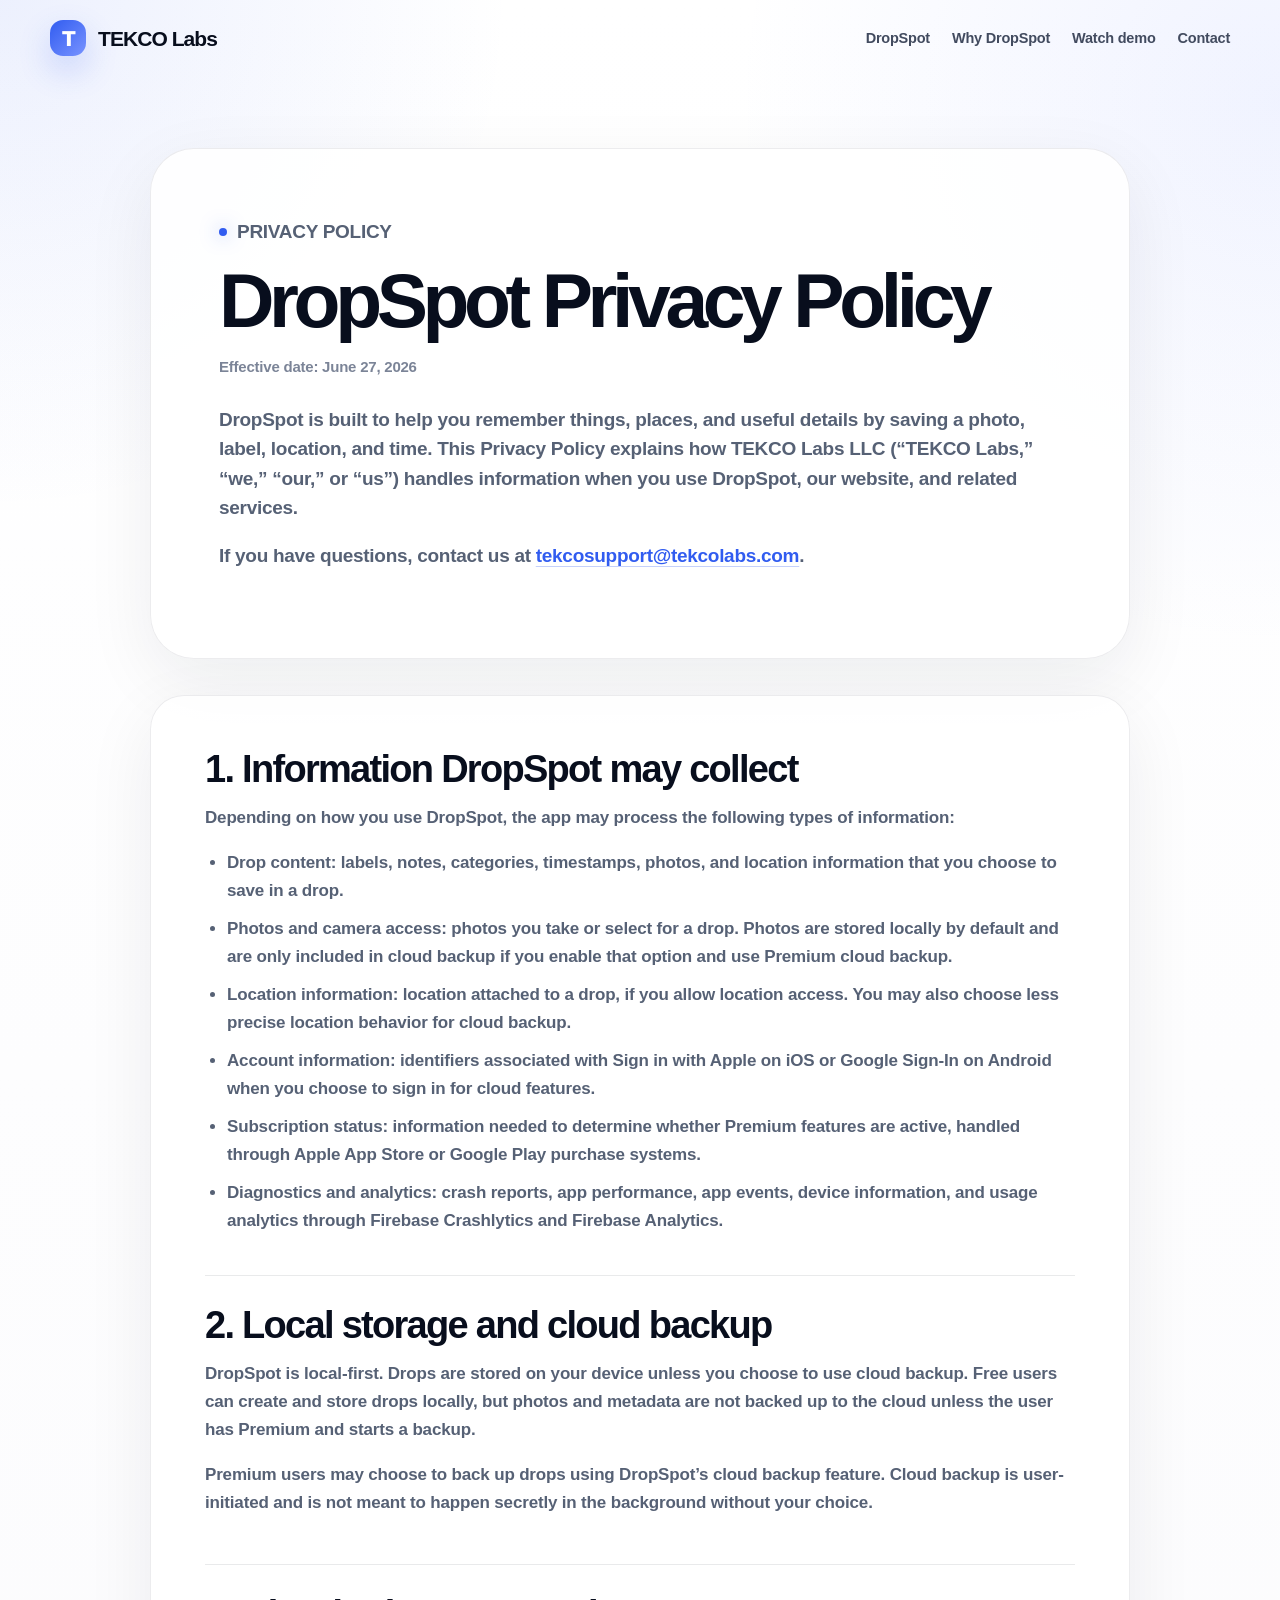
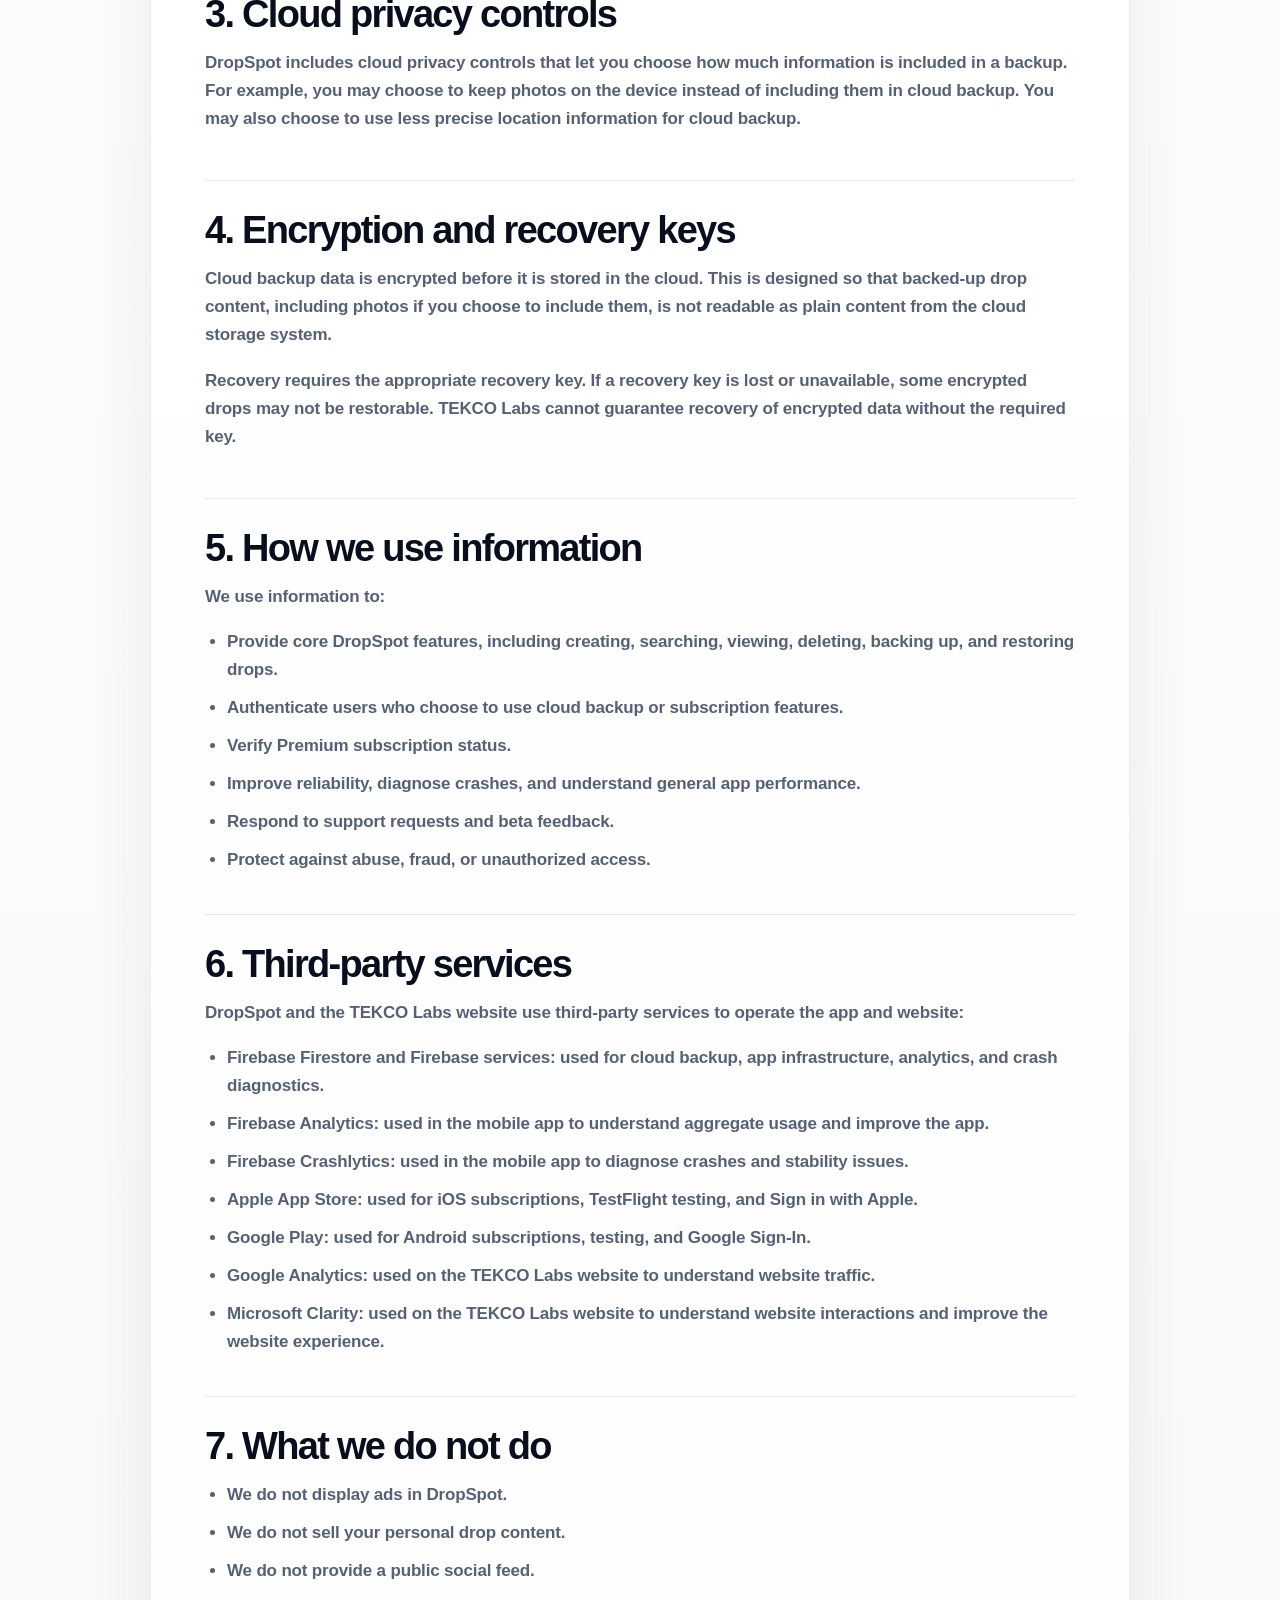
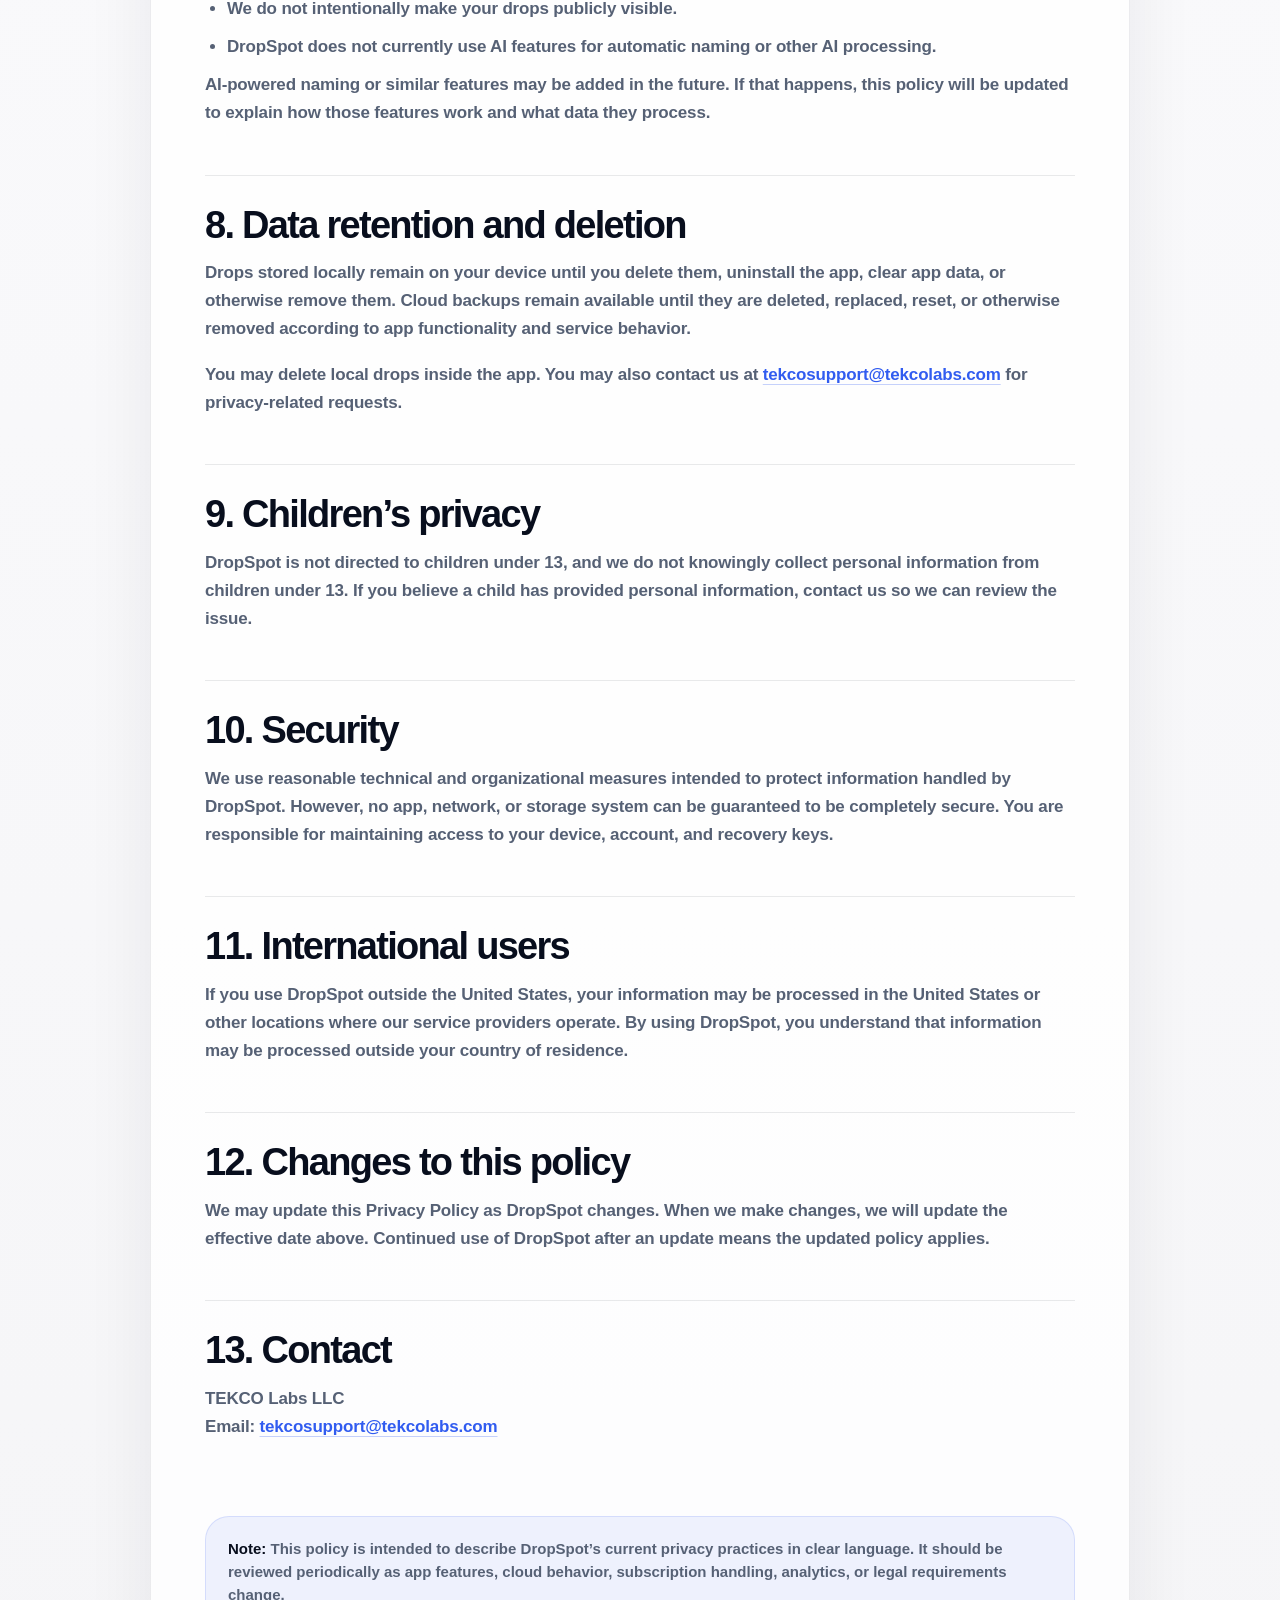
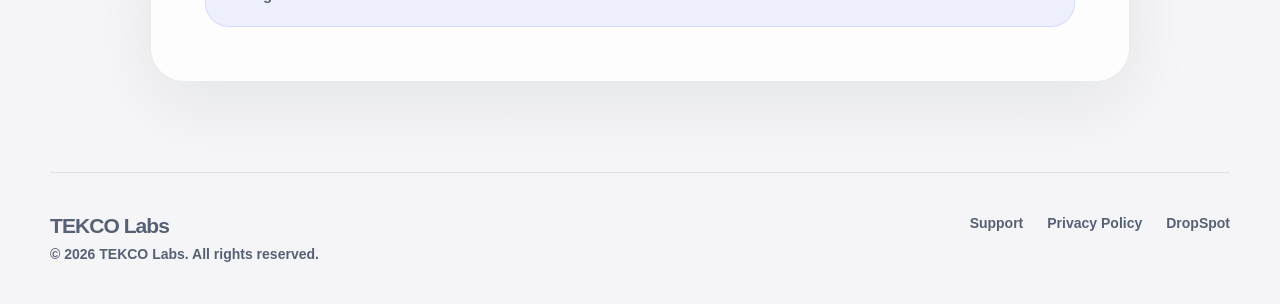
==== privacy.html @ 4e345bc0 "[web] add privacy page" ====
<!DOCTYPE html>
<html lang="en">
<head>
  <meta charset="UTF-8" />
  <meta name="viewport" content="width=device-width, initial-scale=1.0" />
  <title>Privacy Policy | DropSpot by TEKCO Labs</title>
  <meta name="description" content="Privacy Policy for DropSpot by TEKCO Labs." />
  <meta property="og:title" content="DropSpot Privacy Policy" />
  <meta property="og:description" content="How DropSpot handles photos, location, account, cloud backup, analytics, and subscription data." />
  <meta property="og:type" content="website" />
  <meta property="og:url" content="https://tekcolabs.com/privacy.html" />
  <link rel="icon" href="/favicon.ico" sizes="any" />
  <link rel="icon" href="fav/favicon.svg" type="image/svg+xml" />
  <link rel="apple-touch-icon" href="fav/favicon-512.png" />
  <link rel="stylesheet" href="style.css" />
</head>
<body>
  <header class="site-header">
    <a class="brand" href="/" aria-label="TEKCO Labs home">
      <span class="brand-mark">T</span>
      <span>TEKCO Labs</span>
    </a>
    <nav aria-label="Primary navigation">
      <a href="/">DropSpot</a>
      <a href="/#why">Why DropSpot</a>
      <a href="/#demo">Watch demo</a>
      <a href="mailto:tekcosupport@tekcolabs.com">Contact</a>
    </nav>
  </header>

  <main>
    <section class="privacy-hero">
      <p class="eyebrow">Privacy Policy</p>
      <h1>DropSpot Privacy Policy</h1>
      <p class="privacy-updated">Effective date: June 27, 2026</p>
      <p>
        DropSpot is built to help you remember things, places, and useful details by saving a
        photo, label, location, and time. This Privacy Policy explains how TEKCO Labs LLC
        (“TEKCO Labs,” “we,” “our,” or “us”) handles information when you use DropSpot,
        our website, and related services.
      </p>
      <p>
        If you have questions, contact us at
        <a href="mailto:tekcosupport@tekcolabs.com">tekcosupport@tekcolabs.com</a>.
      </p>
    </section>

    <section class="privacy-content">
      <article>
        <h2>1. Information DropSpot may collect</h2>
        <p>Depending on how you use DropSpot, the app may process the following types of information:</p>
        <ul>
          <li><strong>Drop content:</strong> labels, notes, categories, timestamps, photos, and location information that you choose to save in a drop.</li>
          <li><strong>Photos and camera access:</strong> photos you take or select for a drop. Photos are stored locally by default and are only included in cloud backup if you enable that option and use Premium cloud backup.</li>
          <li><strong>Location information:</strong> location attached to a drop, if you allow location access. You may also choose less precise location behavior for cloud backup.</li>
          <li><strong>Account information:</strong> identifiers associated with Sign in with Apple on iOS or Google Sign-In on Android when you choose to sign in for cloud features.</li>
          <li><strong>Subscription status:</strong> information needed to determine whether Premium features are active, handled through Apple App Store or Google Play purchase systems.</li>
          <li><strong>Diagnostics and analytics:</strong> crash reports, app performance, app events, device information, and usage analytics through Firebase Crashlytics and Firebase Analytics.</li>
        </ul>
      </article>

      <article>
        <h2>2. Local storage and cloud backup</h2>
        <p>
          DropSpot is local-first. Drops are stored on your device unless you choose to use cloud backup.
          Free users can create and store drops locally, but photos and metadata are not backed up to the
          cloud unless the user has Premium and starts a backup.
        </p>
        <p>
          Premium users may choose to back up drops using DropSpot’s cloud backup feature. Cloud backup
          is user-initiated and is not meant to happen secretly in the background without your choice.
        </p>
      </article>

      <article>
        <h2>3. Cloud privacy controls</h2>
        <p>
          DropSpot includes cloud privacy controls that let you choose how much information is included
          in a backup. For example, you may choose to keep photos on the device instead of including
          them in cloud backup. You may also choose to use less precise location information for cloud
          backup.
        </p>
      </article>

      <article>
        <h2>4. Encryption and recovery keys</h2>
        <p>
          Cloud backup data is encrypted before it is stored in the cloud. This is designed so that
          backed-up drop content, including photos if you choose to include them, is not readable as plain
          content from the cloud storage system.
        </p>
        <p>
          Recovery requires the appropriate recovery key. If a recovery key is lost or unavailable, some
          encrypted drops may not be restorable. TEKCO Labs cannot guarantee recovery of encrypted data
          without the required key.
        </p>
      </article>

      <article>
        <h2>5. How we use information</h2>
        <p>We use information to:</p>
        <ul>
          <li>Provide core DropSpot features, including creating, searching, viewing, deleting, backing up, and restoring drops.</li>
          <li>Authenticate users who choose to use cloud backup or subscription features.</li>
          <li>Verify Premium subscription status.</li>
          <li>Improve reliability, diagnose crashes, and understand general app performance.</li>
          <li>Respond to support requests and beta feedback.</li>
          <li>Protect against abuse, fraud, or unauthorized access.</li>
        </ul>
      </article>

      <article>
        <h2>6. Third-party services</h2>
        <p>DropSpot and the TEKCO Labs website use third-party services to operate the app and website:</p>
        <ul>
          <li><strong>Firebase Firestore and Firebase services:</strong> used for cloud backup, app infrastructure, analytics, and crash diagnostics.</li>
          <li><strong>Firebase Analytics:</strong> used in the mobile app to understand aggregate usage and improve the app.</li>
          <li><strong>Firebase Crashlytics:</strong> used in the mobile app to diagnose crashes and stability issues.</li>
          <li><strong>Apple App Store:</strong> used for iOS subscriptions, TestFlight testing, and Sign in with Apple.</li>
          <li><strong>Google Play:</strong> used for Android subscriptions, testing, and Google Sign-In.</li>
          <li><strong>Google Analytics:</strong> used on the TEKCO Labs website to understand website traffic.</li>
          <li><strong>Microsoft Clarity:</strong> used on the TEKCO Labs website to understand website interactions and improve the website experience.</li>
        </ul>
      </article>

      <article>
        <h2>7. What we do not do</h2>
        <ul>
          <li>We do not display ads in DropSpot.</li>
          <li>We do not sell your personal drop content.</li>
          <li>We do not provide a public social feed.</li>
          <li>We do not intentionally make your drops publicly visible.</li>
          <li>DropSpot does not currently use AI features for automatic naming or other AI processing.</li>
        </ul>
        <p>
          AI-powered naming or similar features may be added in the future. If that happens, this policy
          will be updated to explain how those features work and what data they process.
        </p>
      </article>

      <article>
        <h2>8. Data retention and deletion</h2>
        <p>
          Drops stored locally remain on your device until you delete them, uninstall the app, clear app
          data, or otherwise remove them. Cloud backups remain available until they are deleted, replaced,
          reset, or otherwise removed according to app functionality and service behavior.
        </p>
        <p>
          You may delete local drops inside the app. You may also contact us at
          <a href="mailto:tekcosupport@tekcolabs.com">tekcosupport@tekcolabs.com</a>
          for privacy-related requests.
        </p>
      </article>

      <article>
        <h2>9. Children’s privacy</h2>
        <p>
          DropSpot is not directed to children under 13, and we do not knowingly collect personal
          information from children under 13. If you believe a child has provided personal information,
          contact us so we can review the issue.
        </p>
      </article>

      <article>
        <h2>10. Security</h2>
        <p>
          We use reasonable technical and organizational measures intended to protect information handled
          by DropSpot. However, no app, network, or storage system can be guaranteed to be completely
          secure. You are responsible for maintaining access to your device, account, and recovery keys.
        </p>
      </article>

      <article>
        <h2>11. International users</h2>
        <p>
          If you use DropSpot outside the United States, your information may be processed in the United
          States or other locations where our service providers operate. By using DropSpot, you understand
          that information may be processed outside your country of residence.
        </p>
      </article>

      <article>
        <h2>12. Changes to this policy</h2>
        <p>
          We may update this Privacy Policy as DropSpot changes. When we make changes, we will update the
          effective date above. Continued use of DropSpot after an update means the updated policy applies.
        </p>
      </article>

      <article>
        <h2>13. Contact</h2>
        <p>
          TEKCO Labs LLC<br />
          Email: <a href="mailto:tekcosupport@tekcolabs.com">tekcosupport@tekcolabs.com</a>
        </p>
      </article>

      <div class="privacy-note">
        <strong>Note:</strong> This policy is intended to describe DropSpot’s current privacy practices in
        clear language. It should be reviewed periodically as app features, cloud behavior, subscription
        handling, analytics, or legal requirements change.
      </div>
    </section>
  </main>

  <footer class="site-footer">
    <div>
      <a class="footer-logo" href="/">TEKCO Labs</a>
      <p>© 2026 TEKCO Labs. All rights reserved.</p>
    </div>
    <div class="footer-links">
      <a href="mailto:tekcosupport@tekcolabs.com">Support</a>
      <a href="privacy.html">Privacy Policy</a>
      <a href="/">DropSpot</a>
    </div>
  </footer>
</body>
</html>
---- style.css ----
* { box-sizing: border-box; }

:root {
  --bg: #f5f5f7;
  --paper: #ffffff;
  --ink: #080e1d;
  --muted: #566175;
  --muted-2: #7b8497;
  --line: rgba(15, 23, 42, 0.10);
  --blue: #315cf0;
  --blue-2: #7893ff;
  --blue-soft: #eef3ff;
  --shadow: 0 22px 70px rgba(15, 23, 42, 0.07);
  --shadow-strong: 0 38px 120px rgba(15, 23, 42, 0.15);
  --radius: 44px;
}

html { scroll-behavior: smooth; }
body {
  margin: 0;
  min-height: 100vh;
  font-family: -apple-system, BlinkMacSystemFont, "SF Pro Display", "Inter", "Segoe UI", sans-serif;
  color: var(--ink);
  background:
    radial-gradient(circle at 0% 0%, rgba(49, 92, 240, 0.09), transparent 32rem),
    radial-gradient(circle at 100% 2%, rgba(111, 139, 255, 0.10), transparent 34rem),
    linear-gradient(180deg, #ffffff 0%, #fbfbfd 42%, #f5f5f7 100%);
  -webkit-font-smoothing: antialiased;
  text-rendering: optimizeLegibility;
  overflow-x: hidden;
}
a { color: inherit; text-decoration: none; }
img { display: block; max-width: 100%; }
h1, h2, h3, p { margin-top: 0; }

.site-header {
  width: min(1180px, calc(100% - 48px));
  height: 76px;
  margin: 0 auto;
  display: flex;
  align-items: center;
  justify-content: space-between;
  position: relative;
  z-index: 10;
}
.brand, .footer-logo {
  display: inline-flex;
  align-items: center;
  gap: 12px;
  font-size: 21px;
  line-height: 1;
  font-weight: 900;
  letter-spacing: -0.045em;
}
.brand-mark {
  width: 36px;
  height: 36px;
  border-radius: 13px;
  display: inline-grid;
  place-items: center;
  color: white;
  background: linear-gradient(135deg, var(--blue), var(--blue-2));
  box-shadow: 0 14px 32px rgba(49,92,240,.22);
  font-weight: 950;
}
nav { display: flex; gap: 26px; align-items: center; font-size: 14px; color: #555f72; font-weight: 760; }
nav a:hover, .footer-links a:hover { color: var(--ink); }

.hero {
  width: min(1180px, calc(100% - 48px));
  min-height: calc(100vh - 76px);
  margin: 0 auto 82px;
  display: grid;
  grid-template-columns: minmax(0, 1fr) minmax(350px, .74fr);
  align-items: center;
  gap: clamp(46px, 6vw, 92px);
}
.eyebrow {
  display: inline-flex;
  align-items: center;
  gap: 10px;
  margin: 0 0 22px;
  color: var(--blue);
  font-size: 13px;
  font-weight: 900;
  letter-spacing: .14em;
  line-height: 1;
  text-transform: uppercase;
}
.eyebrow::before {
  content: "";
  width: 8px;
  height: 8px;
  border-radius: 50%;
  background: var(--blue);
  box-shadow: 0 0 18px rgba(49,92,240,.55);
}
h1 {
  max-width: 770px;
  margin-bottom: 30px;
  font-size: clamp(62px, 7vw, 108px);
  line-height: .91;
  letter-spacing: -.08em;
  color: var(--ink);
}
.hero-subtitle {
  max-width: 590px;
  margin: 0;
  font-size: clamp(23px, 2.05vw, 31px);
  line-height: 1.25;
  font-weight: 650;
  letter-spacing: -.03em;
  color: #4b5565;
}
.hero-actions,
.final-actions {
  margin-top: 36px;
  display: flex;
  align-items: center;
  gap: 22px;
  flex-wrap: wrap;
}
.primary-button, .secondary-button {
  min-height: 56px;
  padding: 0 28px;
  display: inline-flex;
  align-items: center;
  justify-content: center;
  border-radius: 999px;
  font-weight: 860;
  font-size: 16px;
  letter-spacing: -.01em;
  transition: transform .2s ease, box-shadow .2s ease, border-color .2s ease, background .2s ease;
}
.primary-button {
  background: #0b1020;
  color: white;
  box-shadow: 0 18px 44px rgba(11,16,32,.18);
}
.primary-button::after { content: "→"; margin-left: 10px; }
.secondary-button {
  background: rgba(255,255,255,.84);
  color: var(--ink);
  border: 1px solid var(--line);
  box-shadow: 0 14px 38px rgba(15,23,42,.06);
}
.primary-button:hover, .secondary-button:hover, .text-link:hover, .store-badge-link:hover { transform: translateY(-2px); }
.text-link {
  color: #344054;
  font-size: 16px;
  font-weight: 850;
  text-decoration: underline;
  text-decoration-color: rgba(52,64,84,.24);
  text-underline-offset: 5px;
  transition: transform .2s ease, color .2s ease;
}
.text-link:hover { color: var(--blue); }

.hero-visual { min-height: 680px; position: relative; display: grid; place-items: center; }
.hero-visual::before {
  content: "";
  position: absolute;
  width: 550px;
  height: 550px;
  border-radius: 50%;
  background: radial-gradient(circle, rgba(49,92,240,.15), rgba(49,92,240,.04) 42%, transparent 68%);
  filter: blur(4px);
}
.phone-shell {
  position: relative;
  overflow: hidden;
  display: flex;
  align-items: flex-start;
  justify-content: center;
  width: min(330px, 100%);
  aspect-ratio: 691 / 1536;
  border-radius: 44px;
  background: #090d16;
  box-shadow: var(--shadow-strong), inset 0 0 0 1px rgba(255,255,255,.06);
  border: 1px solid rgba(15,23,42,.12);
}
.phone-shell img {
  width: 100%;
  height: auto;
  flex: 0 0 auto;
  display: block;
}
.hero-phone {
  width: min(365px, 92%);
  transform: rotate(1.5deg);
}
.glass-note, .success-card {
  display: flex;
  align-items: center;
  gap: 12px;
  padding: 13px 16px;
  border-radius: 24px;
  background: rgba(255,255,255,.88);
  border: 1px solid rgba(15,23,42,.08);
  box-shadow: 0 22px 70px rgba(15,23,42,.13);
  backdrop-filter: blur(18px);
}
.glass-note { position: absolute; min-width: 232px; }
.glass-note span, .success-card span {
  width: 34px;
  height: 34px;
  flex: 0 0 34px;
  display: grid;
  place-items: center;
  border-radius: 50%;
  color: var(--blue);
  background: var(--blue-soft);
  font-weight: 950;
}
.glass-note strong, .success-card strong {
  display: block;
  color: var(--ink);
  font-size: 14px;
  font-weight: 950;
  letter-spacing: -.02em;
}
.glass-note small, .success-card small {
  display: block;
  margin-top: 3px;
  color: #667085;
  font-size: 11px;
  font-weight: 750;
}
.in-phone-toast {
  top: 128px;
  right: 20px;
  max-width: 246px;
  transform: scale(.82);
  transform-origin: top right;
  z-index: 5;
}

.section {
  width: min(1180px, calc(100% - 48px));
  margin: 100px auto;
}
.section-heading {
  max-width: 900px;
  margin: 0 auto 46px;
  text-align: center;
}
.section-heading.compact { max-width: 850px; }
.section-heading h2, .split-copy h2, .final-cta h2 {
  margin-bottom: 18px;
  color: var(--ink);
  font-size: clamp(46px, 5.2vw, 82px);
  line-height: .95;
  letter-spacing: -.075em;
}
.section-heading p, .split-copy p, .final-cta p, .three-cards p {
  margin: 0;
  color: var(--muted);
  font-size: 20px;
  line-height: 1.45;
  font-weight: 620;
  letter-spacing: -.018em;
}
.need-section, .split-section, .demo-section, .availability-section, .final-cta, .privacy-section {
  padding: clamp(38px, 6vw, 72px);
  border-radius: var(--radius);
  border: 1px solid rgba(15,23,42,.08);
  background: rgba(255,255,255,.80);
  box-shadow: var(--shadow);
}
.emotion-grid, .three-cards {
  display: grid;
  grid-template-columns: repeat(3, minmax(0, 1fr));
  gap: 18px;
}
.emotion-grid article, .three-cards article {
  min-height: 210px;
  padding: 30px;
  border-radius: 30px;
  border: 1px solid rgba(15,23,42,.08);
  background: #fff;
  box-shadow: 0 18px 54px rgba(15,23,42,.05);
}
.emoji { font-size: 38px; display: block; margin-bottom: 22px; }
.number {
  width: 46px;
  height: 46px;
  display: grid;
  place-items: center;
  margin-bottom: 24px;
  border-radius: 50%;
  background: var(--blue-soft);
  color: var(--blue);
  font-weight: 950;
}
.emotion-grid h3, .three-cards h3 {
  margin: 0 0 10px;
  color: var(--ink);
  font-size: 30px;
  line-height: 1;
  letter-spacing: -.055em;
}

.split-section {
  display: grid;
  grid-template-columns: .92fr 1fr;
  gap: clamp(40px, 6vw, 82px);
  align-items: center;
}
.split-section.reverse { grid-template-columns: 1fr .92fr; }
.split-section.reverse .split-copy { order: 2; }
.split-section.reverse .image-stage { order: 1; }
.mini-steps {
  display: grid;
  grid-template-columns: repeat(3, minmax(0, 1fr));
  gap: 12px;
  margin-top: 32px;
}
.mini-steps div {
  padding: 18px;
  border-radius: 22px;
  background: #fff;
  border: 1px solid rgba(15,23,42,.08);
}
.mini-steps span { display: inline-flex; margin-bottom: 14px; color: var(--blue); font-weight: 950; }
.mini-steps strong { display:block; color: var(--ink); font-size: 18px; margin-bottom: 6px; }
.mini-steps small { display:block; color: var(--muted); font-size: 14px; line-height: 1.35; font-weight: 650; }

.image-stage {
  min-height: 580px;
  display: grid;
  place-items: center;
  position: relative;
}
.single-phone .phone-shell { width: min(300px, 100%); }
.dual-phone { min-height: 630px; }
.dual-phone .phone-shell { width: min(300px, 100%); }
.dual-phone .behind {
  position: absolute;
  left: 10%;
  top: 5%;
  transform: rotate(-5deg) scale(.94);
  opacity: .92;
}
.dual-phone .front { position: relative; transform: rotate(3deg); }

.flow-strip {
  display: grid;
  grid-template-columns: repeat(4, minmax(0, 1fr));
  gap: 18px;
}
.flow-strip figure {
  margin: 0;
  padding: 12px;
  border: 1px solid rgba(15,23,42,.08);
  border-radius: 34px;
  background: #fff;
  box-shadow: 0 22px 70px rgba(15,23,42,.07);
}
.flow-strip img {
  width: 100%;
  aspect-ratio: 691 / 1536;
  object-fit: cover;
  border-radius: 25px;
  background: #0b0e14;
}
.flow-strip figcaption { margin: 16px 8px 6px; display: grid; gap: 5px; }
.flow-strip strong { color: var(--ink); font-size: 17px; font-weight: 900; letter-spacing: -.03em; }
.flow-strip span { color: var(--muted); font-size: 13px; line-height: 1.35; font-weight: 650; }

.success-card {
  margin-top: 30px;
  max-width: 380px;
}
.availability-section { text-align: center; }
.store-row {
  display: flex;
  align-items: center;
  justify-content: center;
  gap: 18px;
  flex-wrap: wrap;
}
.store-badge-link {
  display: inline-flex;
  padding: 0;
  border: 0;
  background: transparent;
  border-radius: 10px;
  line-height: 0;
  transition: transform .2s ease, opacity .2s ease;
}
.store-badge-link img {
  height: 52px;
  width: auto;
  border: 0;
  outline: 0;
  box-shadow: none;
}

.final-cta {
  text-align: center;
  margin-bottom: 90px;
}
.final-cta p { max-width: 640px; margin: 0 auto 28px; }
.final-actions { justify-content: center; }

.site-footer {
  width: min(1180px, calc(100% - 48px));
  margin: 0 auto;
  padding: 42px 0;
  border-top: 1px solid rgba(15,23,42,.10);
  display: flex;
  align-items: flex-start;
  justify-content: space-between;
  gap: 30px;
  color: var(--muted);
  font-size: 14px;
  font-weight: 720;
}
.site-footer p { margin: 10px 0 0; }
.footer-links { display: flex; gap: 24px; flex-wrap: wrap; justify-content: flex-end; }

@media (max-width: 1050px) {
  nav { display: none; }
  .hero, .split-section, .split-section.reverse {
    grid-template-columns: 1fr;
    text-align: center;
  }
  .hero { min-height: auto; padding-top: 42px; }
  .hero-subtitle, .split-copy p { margin-left: auto; margin-right: auto; }
  .hero-actions, .final-actions { justify-content: center; }
  .split-section.reverse .split-copy, .split-section.reverse .image-stage { order: initial; }
  .success-card { margin-left: auto; margin-right: auto; }
  .image-stage { min-height: auto; }
  .dual-phone { min-height: 640px; }
  .dual-phone .behind { left: 22%; }
  .emotion-grid, .three-cards, .mini-steps { grid-template-columns: 1fr; }
  .flow-strip { grid-template-columns: repeat(2, minmax(0,1fr)); }
}

@media (max-width: 640px) {
  .site-header, .hero, .section, .site-footer { width: min(100% - 28px, 1180px); }
  .site-header { height: 68px; }
  h1 { font-size: 56px; }
  .hero-subtitle { font-size: 22px; }
  .hero-actions { align-items: stretch; gap: 16px; }
  .primary-button { width: 100%; }
  .hero-visual { min-height: 540px; }
  .hero-phone { width: min(330px, 94%); }
  .in-phone-toast {
    top: 94px;
    right: 8px;
    transform: scale(.68);
  }
  .flow-strip { grid-template-columns: 1fr; }
  .need-section, .split-section, .demo-section, .availability-section, .final-cta, .privacy-section {
    padding: 28px;
    border-radius: 30px;
  }
  .store-badge-link img { height: 46px; }
  .site-footer { flex-direction: column; }
  .footer-links { justify-content: flex-start; }
}


/* Premium hero CTA refinements */
.hero-store-badges{
    display:flex;
    gap:16px;
    align-items:center;
    margin-top:28px;
    flex-wrap:wrap;
}

.store-badge img{
    height:56px;
    width:auto;
    display:block;
    transition:transform .2s ease, opacity .2s ease;
}

.store-badge img:hover{
    transform:translateY(-2px);
    opacity:.92;
}

.hero-actions{
    margin-top:32px;
}

.hero{
    min-height:auto;
    padding-top:48px;
    padding-bottom:48px;
}

@media (max-width: 900px){
    .hero-store-badges{
        justify-content:center;
    }
}


/* Deduplicated CTA refinements */
.final-actions .primary-button {
  margin-inline: auto;
}

.hero-store-badges {
  margin-top: 24px;
}


/* Video demo modal */
button.primary-button {
  border: 0;
  cursor: pointer;
  font-family: inherit;
}

.demo-video-card {
  width: min(860px, 100%);
  margin: 0 auto 28px;
  padding: 0;
  display: grid;
  place-items: center;
  position: relative;
  overflow: hidden;
  border: 1px solid rgba(15,23,42,.10);
  border-radius: 36px;
  background: #080e1d;
  box-shadow: 0 28px 90px rgba(15,23,42,.13);
  cursor: pointer;
}

.demo-video-card video {
  width: 100%;
  max-height: 520px;
  display: block;
  object-fit: cover;
  opacity: .82;
}

.demo-video-card::after {
  content: "";
  position: absolute;
  inset: 0;
  background: radial-gradient(circle at center, transparent 0 28%, rgba(8,14,29,.34) 72%);
  pointer-events: none;
}

.demo-play-button {
  position: absolute;
  width: 78px;
  height: 78px;
  display: grid;
  place-items: center;
  border-radius: 50%;
  color: #fff;
  background: rgba(255,255,255,.18);
  border: 1px solid rgba(255,255,255,.38);
  box-shadow: 0 22px 65px rgba(0,0,0,.24);
  backdrop-filter: blur(18px);
  z-index: 2;
  font-size: 26px;
  padding-left: 4px;
}

.demo-video-caption {
  position: absolute;
  left: 28px;
  bottom: 24px;
  z-index: 2;
  color: #fff;
  font-weight: 900;
  letter-spacing: -.03em;
  font-size: 20px;
  text-shadow: 0 10px 30px rgba(0,0,0,.38);
}

.video-modal {
  position: fixed;
  inset: 0;
  z-index: 100;
  display: none;
  align-items: center;
  justify-content: center;
  padding: 24px;
}

.video-modal[aria-hidden="false"] {
  display: flex;
}

.video-modal-backdrop {
  position: absolute;
  inset: 0;
  background: rgba(8,14,29,.72);
  backdrop-filter: blur(18px);
}

.video-modal-panel {
  width: min(430px, calc(100vw - 34px));
  position: relative;
  z-index: 1;
  border-radius: 38px;
  background: #080e1d;
  border: 1px solid rgba(255,255,255,.15);
  box-shadow: 0 44px 140px rgba(0,0,0,.45);
  overflow: hidden;
}

.video-modal-panel video {
  width: 100%;
  display: block;
  max-height: min(82vh, 820px);
  background: #080e1d;
}

.video-modal-close {
  position: absolute;
  top: 12px;
  right: 12px;
  z-index: 2;
  width: 42px;
  height: 42px;
  border: 0;
  border-radius: 50%;
  color: #fff;
  background: rgba(8,14,29,.72);
  font-size: 28px;
  line-height: 1;
  cursor: pointer;
  backdrop-filter: blur(14px);
}

.video-modal-open {
  overflow: hidden;
}

@media (max-width: 640px) {
  .demo-video-card {
    border-radius: 28px;
  }

  .demo-play-button {
    width: 64px;
    height: 64px;
    font-size: 22px;
  }

  .demo-video-caption {
    left: 18px;
    bottom: 18px;
    font-size: 17px;
  }
}


/* Premium refinement pass */
nav a {
  position: relative;
  color: #4b5565;
  transition: color .2s ease;
}

nav a::after {
  content: "";
  position: absolute;
  left: 0;
  bottom: -6px;
  width: 0%;
  height: 2px;
  border-radius: 999px;
  background: var(--blue);
  transition: width .22s ease;
}

nav a:hover::after {
  width: 100%;
}

.hero-phone {
  animation: phoneFloat 6s ease-in-out infinite;
}

.hero-phone img {
  filter: brightness(1.10) contrast(1.04);
}

.in-phone-toast {
  animation: toastFloat 5s ease-in-out infinite;
}

@keyframes phoneFloat {
  0% { transform: rotate(1.5deg) translateY(0px); }
  50% { transform: rotate(1.5deg) translateY(-8px); }
  100% { transform: rotate(1.5deg) translateY(0px); }
}

@keyframes toastFloat {
  0% { transform: scale(.82) translateY(0px); }
  50% { transform: scale(.82) translateY(-4px); }
  100% { transform: scale(.82) translateY(0px); }
}

.real-life-section {
  text-align: center;
}

.story-grid {
  display: grid;
  grid-template-columns: repeat(3, minmax(0,1fr));
  gap: 20px;
  margin-top: 36px;
}

.story-grid article {
  padding: 34px 28px;
  border-radius: 32px;
  background: rgba(255,255,255,.92);
  border: 1px solid rgba(15,23,42,.08);
  box-shadow: 0 20px 65px rgba(15,23,42,.06);
}

.story-grid span {
  font-size: 42px;
  display: block;
  margin-bottom: 18px;
}

.story-grid h3 {
  margin: 0 0 12px;
  font-size: 28px;
  line-height: 1.05;
  letter-spacing: -.04em;
  color: var(--ink);
}

.story-grid p {
  margin: 0;
  color: var(--muted);
  font-size: 17px;
  line-height: 1.45;
  font-weight: 650;
}

@media (max-width: 900px) {
  .story-grid {
    grid-template-columns: 1fr;
  }
}


/* --- Premium Hero Refinements --- */

.hero-copy {
  max-width: 760px;
}

.hero-subtitle {
  max-width: 720px;
}

.hero-microcopy {
  margin-top: 1rem;
  max-width: 620px;
  font-size: 1.05rem;
  line-height: 1.7;
  color: #5c6477;
  font-weight: 500;
}

.trust-pills {
  display: flex;
  flex-wrap: wrap;
  gap: 0.75rem;
  margin-top: 1.5rem;
  margin-bottom: 2rem;
}

.trust-pills span {
  padding: 0.7rem 1rem;
  border-radius: 999px;
  background: rgba(76, 103, 255, 0.07);
  border: 1px solid rgba(76, 103, 255, 0.10);
  color: #34405a;
  font-size: 0.92rem;
  font-weight: 600;
  backdrop-filter: blur(8px);
}

.hero-visual {
  position: relative;
}

.hero-glow {
  position: absolute;
  width: 520px;
  height: 520px;
  background: radial-gradient(circle, rgba(76,103,255,0.16) 0%, rgba(76,103,255,0.05) 40%, transparent 72%);
  top: 50%;
  left: 52%;
  transform: translate(-50%, -50%);
  filter: blur(20px);
  pointer-events: none;
  animation: pulseGlow 7s ease-in-out infinite;
}

.hero-phone {
  position: relative;
  z-index: 2;
  transform: translateY(8px);
  animation: floatPhone 6s ease-in-out infinite;
}

@keyframes floatPhone {
  0% { transform: translateY(8px); }
  50% { transform: translateY(-4px); }
  100% { transform: translateY(8px); }
}

@keyframes pulseGlow {
  0% { opacity: 0.7; transform: translate(-50%, -50%) scale(1); }
  50% { opacity: 1; transform: translate(-50%, -50%) scale(1.03); }
  100% { opacity: 0.7; transform: translate(-50%, -50%) scale(1); }
}

.site-header nav a {
  transition: opacity 180ms ease, transform 180ms ease;
}

.site-header nav a:hover {
  opacity: 0.72;
  transform: translateY(-1px);
}

@media (max-width: 980px) {
  .trust-pills {
    justify-content: center;
  }

  .hero-microcopy {
    text-align: center;
    margin-inline: auto;
  }
}


/* Final hero polish: clearer CTA, subtler trust signal, stronger product presence */
.hero {
  column-gap: clamp(36px, 5vw, 86px);
}

.hero-copy h1 {
  line-height: .91;
}

.hero-subtitle {
  margin-top: 24px;
}

.hero-microcopy {
  margin-top: 14px;
  max-width: 650px;
  line-height: 1.55;
}

.hero-actions {
  margin-top: 24px;
  margin-bottom: 0;
}

.trust-pills {
  display: none;
}

.trust-line {
  margin: 18px 0 0;
  color: #667085;
  font-size: 15px;
  line-height: 1.45;
  font-weight: 800;
  letter-spacing: -.015em;
}

.trust-line span {
  color: #98a2b3;
  margin: 0 8px;
}

.hero-visual {
  transform: translateX(-34px);
}

.hero-phone {
  width: min(450px, 96%);
}

.hero-phone img {
  filter: brightness(1.13) contrast(1.06) saturate(1.02);
}

.site-header nav {
  color: #485266;
  font-weight: 820;
}

.site-header nav a {
  color: #485266;
}

@media (min-width: 981px) {
  .hero-store-badges {
    margin-top: 20px;
  }

  .hero {
    padding-top: 38px;
  }
}

@media (max-width: 980px) {
  .hero-visual {
    transform: none;
  }

  .trust-line {
    text-align: center;
  }
}

@media (max-width: 640px) {
  .trust-line span {
    margin: 0 5px;
  }
}


/* --- Final premium layout pass --- */

/* Stronger, cleaner nav labels */
.site-header nav {
  gap: 24px;
  font-weight: 840;
  color: #424b5f;
}

.site-header nav a {
  color: #424b5f;
}

/* Raise and tighten the hero copy so the page starts with more intention */
.hero {
  align-items: center;
  padding-top: 0;
  margin-bottom: 72px;
  grid-template-columns: minmax(0, 1fr) minmax(390px, .82fr);
  gap: clamp(28px, 4.5vw, 72px);
}

.hero-copy {
  transform: translateY(-22px);
}

.eyebrow {
  margin-bottom: 18px;
}

.hero-copy h1,
h1 {
  line-height: .89;
  margin-bottom: 26px;
}

.hero-subtitle {
  max-width: 560px;
  line-height: 1.22;
}

.hero-microcopy {
  max-width: 560px;
  margin-top: 12px;
  line-height: 1.5;
}

.hero-actions {
  margin-top: 22px;
}

.trust-line {
  margin-top: 16px;
  font-size: 14.5px;
}

.hero-emotion-line {
  max-width: 560px;
  margin: 10px 0 0;
  color: #6b7280;
  font-size: 14.5px;
  line-height: 1.5;
  font-weight: 760;
  letter-spacing: -.01em;
}

/* Make the product image more dominant and slightly less isolated */
.hero-visual {
  min-height: 720px;
  transform: translateX(-52px);
}

.hero-phone {
  width: min(474px, 98%);
  transform-origin: center top;
}

.phone-shell.hero-phone {
  overflow: hidden;
}

/* Toast sits deeper inside the UI so it feels anchored to the app, not the browser edge */
.in-phone-toast {
  top: 154px;
  right: 22px;
}

/* Keep the phone premium but not too dark */
.hero-phone img {
  filter: brightness(1.14) contrast(1.06) saturate(1.03);
}

/* Consistent premium motion below the hero */
.reveal-on-scroll {
  opacity: 0;
  transform: translateY(18px);
  transition: opacity 700ms ease, transform 700ms ease;
}

.reveal-on-scroll.is-visible {
  opacity: 1;
  transform: translateY(0);
}

.card,
.story-grid article,
.three-cards article,
.feature-card,
.flow-card {
  transition: transform 220ms ease, box-shadow 220ms ease;
}

.card:hover,
.story-grid article:hover,
.three-cards article:hover,
.feature-card:hover,
.flow-card:hover {
  transform: translateY(-3px);
}

@media (max-width: 1100px) {
  .hero-visual {
    transform: translateX(-26px);
  }

  .hero-phone {
    width: min(440px, 98%);
  }
}

@media (max-width: 980px) {
  .hero-copy {
    transform: none;
  }

  .hero-visual {
    min-height: auto;
    transform: none;
  }

  .hero-subtitle,
  .hero-microcopy,
  .hero-emotion-line {
    max-width: 650px;
    margin-left: auto;
    margin-right: auto;
  }
}

@media (prefers-reduced-motion: reduce) {
  .hero-phone,
  .in-phone-toast,
  .hero-glow,
  .reveal-on-scroll {
    animation: none !important;
    transition: none !important;
    transform: none !important;
  }
}


/* --- Hero refinement pass v2 --- */

/* Slightly reduce headline dominance */
.hero h1,
h1 {
  font-size: clamp(58px, 6.4vw, 100px);
  line-height: .87;
  letter-spacing: -.085em;
  max-width: 700px;
}

/* Better subtitle wrapping and rhythm */
.hero-subtitle {
  max-width: 640px;
  font-size: clamp(22px, 1.9vw, 30px);
  line-height: 1.18;
  letter-spacing: -.035em;
  text-wrap: balance;
}

/* More intentional supporting copy */
.hero-microcopy {
  max-width: 560px;
  margin-top: 14px;
  color: #697487;
  font-size: 18px;
  line-height: 1.52;
  font-weight: 620;
}

.hero-emotion-line {
  margin-top: 12px;
  color: #5d6678;
  font-size: 15px;
  font-weight: 760;
}

.future-self-line {
  margin: 6px 0 0;
  color: #8891a4;
  font-size: 14px;
  line-height: 1.5;
  font-weight: 650;
}

/* Reduce whitespace gulf between copy and device */
.hero {
  gap: clamp(14px, 3vw, 42px);
}

/* Rebalance phone framing */
.hero-visual {
  transform: translateX(-76px);
  min-height: 760px;
}

.hero-phone {
  width: min(500px, 102%);
  transform: rotate(1.25deg);
}

/* Show more lower UI */
.phone-shell.hero-phone {
  aspect-ratio: 691 / 1450;
}

/* Keep toast integrated */
.in-phone-toast {
  top: 170px;
  right: 20px;
  transform: scale(.84);
}

/* Slightly softer screenshot rendering */
.hero-phone img {
  filter: brightness(1.13) contrast(1.03);
}

/* Cleaner nav */
.site-header nav {
  gap: 22px;
}

.site-header nav a {
  font-size: 15px;
  letter-spacing: -.015em;
}

/* Better desktop proportions */
@media (min-width: 1500px) {
  .hero {
    width: min(1320px, calc(100% - 72px));
  }

  .hero-visual {
    transform: translateX(-92px);
  }
}

/* Tablet */
@media (max-width: 1100px) {
  .hero {
    gap: 24px;
  }

  .hero-visual {
    transform: translateX(-24px);
  }

  .hero-phone {
    width: min(450px, 100%);
  }
}

/* Mobile */
@media (max-width: 980px) {
  .hero-visual {
    transform: none;
    min-height: auto;
  }

  .hero-phone {
    width: min(430px, 100%);
  }

  .future-self-line {
    margin-bottom: 4px;
  }
}


/* --- Final typography + product-focus polish --- */

/* Pull the hero away from “poster headline” and closer to premium product page. */
.hero h1,
h1 {
  font-size: clamp(54px, 5.85vw, 92px);
  line-height: .865;
  letter-spacing: -.082em;
  max-width: 660px;
  margin-bottom: 18px;
}

/* Bring the subtitle closer to the headline and make the wrap feel intentional. */
.hero-subtitle {
  max-width: 590px;
  margin-top: 0;
  font-size: clamp(21px, 1.75vw, 28px);
  line-height: 1.2;
  letter-spacing: -.034em;
  text-wrap: balance;
}

.hero-microcopy {
  max-width: 545px;
  margin-top: 10px;
  font-size: 17px;
  line-height: 1.5;
}

.hero-actions {
  margin-top: 20px;
}

.trust-line {
  margin-top: 14px;
}

.hero-emotion-line {
  margin-top: 10px;
}

/* Let the app image carry a little more authority without adding clutter. */
.hero {
  gap: clamp(8px, 2.4vw, 34px);
}

.hero-copy {
  transform: translateY(-14px);
}

.hero-visual {
  transform: translateX(-78px);
}

.hero-phone {
  width: min(506px, 103%);
}

/* Very subtle focal glow inside the phone around the Recent Drops area. */
.phone-shell {
  position: relative;
}

.phone-focus-glow {
  position: absolute;
  left: 12%;
  right: 9%;
  top: 56%;
  height: 24%;
  pointer-events: none;
  z-index: 2;
  border-radius: 999px;
  background:
    radial-gradient(circle at 45% 45%, rgba(105, 130, 255, .20), rgba(105, 130, 255, 0) 62%);
  filter: blur(18px);
  opacity: .55;
  mix-blend-mode: screen;
}

/* Keep the toast above the glow and slightly calm it visually. */
.in-phone-toast {
  z-index: 4;
  top: 170px;
  right: 20px;
  transform: scale(.82);
  box-shadow: 0 18px 42px rgba(15, 23, 42, .16);
}

/* Image remains crisp, but a touch less harsh. */
.hero-phone img {
  filter: brightness(1.12) contrast(1.025) saturate(1.02);
}

/* Reduce competing visual weight in the nav. */
.site-header nav a {
  font-size: 14.5px;
}

/* Responsive guardrails */
@media (min-width: 1500px) {
  .hero h1,
  h1 {
    font-size: clamp(56px, 5.7vw, 94px);
  }

  .hero-visual {
    transform: translateX(-92px);
  }
}

@media (max-width: 1100px) {
  .hero h1,
  h1 {
    font-size: clamp(50px, 8.5vw, 82px);
  }

  .hero-visual {
    transform: translateX(-26px);
  }

  .hero-phone {
    width: min(455px, 100%);
  }
}

@media (max-width: 980px) {
  .hero-copy,
  .hero-visual {
    transform: none;
  }

  .hero h1,
  h1,
  .hero-subtitle,
  .hero-microcopy {
    max-width: 680px;
  }

  .phone-focus-glow {
    opacity: .4;
  }
}

@media (max-width: 640px) {
  .hero h1,
  h1 {
    font-size: clamp(48px, 14vw, 68px);
    letter-spacing: -.075em;
  }

  .hero-subtitle {
    font-size: 21px;
  }
}


/* --- Phone crop fix: keep the DROP button visible above the fold --- */
.hero {
  padding-top: 34px;
}

.hero-phone {
  width: min(470px, 100%);
}

/* Keep desktop composition premium while preventing the device from clipping too aggressively. */
.hero-visual {
  min-height: 720px;
}

/* Preserve responsive behavior on smaller screens. */
@media (max-width: 1100px) {
  .hero-phone {
    width: min(440px, 100%);
  }
}

@media (max-width: 980px) {
  .hero {
    padding-top: 24px;
  }

  .hero-phone {
    width: min(420px, 100%);
  }
}


/* --- Actual hero screenshot crop fix ---
   The previous fix reduced the phone width, but the DROP button was still
   clipped because .phone-shell.hero-phone was forcing a shorter aspect ratio
   (691 / 1450) while the screenshot asset is taller (691 / 1536).
*/
.phone-shell.hero-phone {
  aspect-ratio: 691 / 1536;
  height: auto;
  overflow: hidden;
}

/* Make sure the hero screenshot maps to the full phone frame instead of
   being top-aligned and cut off at the bottom. */
.phone-shell.hero-phone > img {
  width: 100%;
  height: 100%;
  object-fit: cover;
  object-position: center top;
}

/* Keep the full phone from becoming too tall after restoring the real aspect ratio. */
.hero-phone {
  width: min(438px, 96%);
}

/* Slightly lower the inner toast after the phone scale/aspect correction. */
.in-phone-toast {
  top: 156px;
  right: 18px;
  transform: scale(.80);
}

/* Rebalance the hero visual height after using the real phone aspect ratio. */
.hero-visual {
  min-height: 760px;
}

@media (min-width: 1500px) {
  .hero-phone {
    width: min(452px, 96%);
  }
}

@media (max-width: 1100px) {
  .hero-phone {
    width: min(420px, 96%);
  }
}

@media (max-width: 980px) {
  .hero-phone {
    width: min(390px, 96%);
  }

  .hero-visual {
    min-height: auto;
  }
}

@media (max-width: 640px) {
  .hero-phone {
    width: min(330px, 94%);
  }
}


/* --- Final hero CTA + composition polish --- */

/* Keep primary actions visible sooner above the fold. */
.hero-microcopy {
  margin-top: 8px;
  margin-bottom: 0;
}

.hero-actions {
  margin-top: 14px;
}

.hero-store-badges {
  margin-top: 14px;
}

.trust-line {
  margin-top: 12px;
}

.hero-emotion-line {
  margin-top: 8px;
}

.future-self-line {
  margin-top: 4px;
}

/* Give the copy a little more breathing room by nudging the device right. */
.hero-visual {
  transform: translateX(-60px);
}

/* Preserve the now-correct phone crop while keeping the product dominant. */
.hero-phone {
  width: min(468px, 100%);
}

/* Subtle lower-screen fade so the hero focuses on the memory moment, not every UI control. */
.phone-shell.hero-phone::after {
  content: "";
  position: absolute;
  left: 0;
  right: 0;
  bottom: 0;
  height: 24%;
  pointer-events: none;
  z-index: 3;
  background: linear-gradient(
    to bottom,
    rgba(9, 13, 22, 0),
    rgba(9, 13, 22, .10)
  );
}

/* Keep overlays above the fade. */
.in-phone-toast {
  z-index: 5;
}

.phone-focus-glow {
  z-index: 4;
}

/* Slightly soften the vertical density of the headline on medium desktop widths. */
@media (min-width: 981px) and (max-width: 1350px) {
  .hero h1,
  h1 {
    font-size: clamp(52px, 5.55vw, 88px);
    line-height: .875;
  }

  .hero-subtitle {
    font-size: clamp(20px, 1.65vw, 26px);
  }
}

/* Desktop-wide balance. */
@media (min-width: 1500px) {
  .hero-visual {
    transform: translateX(-74px);
  }
}

/* Tablet and mobile safety. */
@media (max-width: 1100px) {
  .hero-visual {
    transform: translateX(-18px);
  }

  .hero-actions,
  .hero-store-badges {
    margin-top: 12px;
  }
}

@media (max-width: 980px) {
  .hero-visual {
    transform: none;
  }

  .phone-shell.hero-phone::after {
    height: 18%;
  }
}


/* --- Final headline width polish --- */
/* Slightly constrain the hero copy so the headline line breaks feel art-directed instead of cramped. */
.hero-copy {
  max-width: 620px;
}

/* Keep the subtitle/microcopy aligned with the refined headline width. */
.hero-subtitle {
  max-width: 575px;
}

.hero-microcopy {
  max-width: 540px;
}

/* Keep hero balanced after narrowing the copy column. */
.hero {
  gap: clamp(18px, 3vw, 44px);
}

/* Desktop-only nudge: keep the phone visually connected to the copy after the headline width change. */
@media (min-width: 981px) {
  .hero-visual {
    transform: translateX(-50px);
  }
}

/* Preserve centered mobile layout. */
@media (max-width: 980px) {
  .hero-copy,
  .hero-subtitle,
  .hero-microcopy {
    max-width: 680px;
  }

  .hero-visual {
    transform: none;
  }
}

/* --------------------------------------------------------------------------
   Mobile hero layout patch
   Keeps the premium desktop composition intact while giving phones/tablets
   their own stacked, centered layout with no horizontal overflow.
---------------------------------------------------------------------------- */
@media (max-width: 980px) {
  html,
  body {
    max-width: 100%;
    overflow-x: hidden;
  }

  .site-header,
  .hero,
  .section,
  .site-footer {
    width: min(100% - 32px, 1180px);
  }

  .hero {
    display: flex;
    flex-direction: column;
    align-items: center;
    justify-content: flex-start;
    min-height: auto;
    margin-bottom: 56px;
    padding: 34px 0 16px;
    gap: 34px;
    text-align: center;
  }

  .hero-copy {
    width: 100%;
    max-width: 680px;
    transform: none;
  }

  .eyebrow {
    justify-content: center;
    margin-bottom: 16px;
  }

  .hero h1,
  h1 {
    max-width: 680px;
    margin-right: auto;
    margin-bottom: 18px;
    margin-left: auto;
    font-size: clamp(48px, 12.5vw, 76px);
    line-height: 0.92;
    letter-spacing: -0.075em;
    text-wrap: balance;
  }

  .hero-subtitle,
  .hero-microcopy,
  .hero-emotion-line,
  .future-self-line {
    max-width: 560px;
    margin-right: auto;
    margin-left: auto;
    text-align: center;
  }

  .hero-subtitle {
    font-size: clamp(20px, 5.2vw, 26px);
    line-height: 1.22;
  }

  .hero-microcopy {
    font-size: 16.5px;
    line-height: 1.48;
  }

  .hero-actions,
  .hero-store-badges {
    justify-content: center;
  }

  .hero-visual {
    width: 100%;
    min-height: auto;
    display: grid;
    place-items: center;
    transform: none;
  }

  .hero-visual::before,
  .hero-glow {
    width: min(440px, 94vw);
    height: min(440px, 94vw);
  }

  .phone-shell.hero-phone,
  .hero-phone {
    width: min(390px, 92vw);
    max-width: 100%;
    transform: none;
  }

  .in-phone-toast {
    top: 116px;
    right: 10px;
    max-width: 220px;
    transform: scale(0.72);
    transform-origin: top right;
  }
}

@media (max-width: 640px) {
  .site-header,
  .hero,
  .section,
  .site-footer {
    width: min(100% - 24px, 1180px);
  }

  .hero {
    margin-bottom: 44px;
    padding-top: 26px;
    gap: 28px;
  }

  .brand,
  .footer-logo {
    font-size: 19px;
  }

  .brand-mark {
    width: 34px;
    height: 34px;
    border-radius: 12px;
  }

  .hero h1,
  h1 {
    max-width: 360px;
    font-size: clamp(42px, 15vw, 58px);
    line-height: 0.94;
    letter-spacing: -0.065em;
  }

  .hero-subtitle {
    max-width: 340px;
    font-size: 20px;
  }

  .hero-microcopy {
    max-width: 340px;
    font-size: 15.5px;
  }

  .hero-emotion-line,
  .future-self-line,
  .trust-line {
    max-width: 340px;
    font-size: 13.5px;
  }

  .trust-line span {
    margin: 0 4px;
  }

  .hero-actions {
    width: 100%;
    max-width: 340px;
    margin-right: auto;
    margin-left: auto;
    align-items: stretch;
  }

  .primary-button,
  .secondary-button {
    width: 100%;
    min-height: 54px;
  }

  .hero-store-badges {
    gap: 12px;
  }

  .store-badge img,
  .store-badge-link img {
    height: 44px;
  }

  .phone-shell.hero-phone,
  .hero-phone {
    width: min(330px, 92vw);
  }

  .in-phone-toast {
    top: 94px;
    right: 6px;
    transform: scale(0.64);
  }
}


/* Beta contact email */
.beta-contact-line {
  margin-top: 14px !important;
  color: var(--muted);
  font-size: 15px !important;
  line-height: 1.45;
  font-weight: 760 !important;
}

.beta-contact-line a {
  color: var(--blue);
  font-weight: 900;
  text-decoration: underline;
  text-decoration-color: rgba(49, 92, 240, 0.28);
  text-underline-offset: 4px;
}


/* Free TestFlight beta callouts */
.beta-note-card {
  max-width: 560px;
  margin-top: 16px;
  padding: 16px 18px;
  display: grid;
  gap: 5px;
  border-radius: 22px;
  background: rgba(49, 92, 240, 0.07);
  border: 1px solid rgba(49, 92, 240, 0.14);
  box-shadow: 0 16px 44px rgba(15, 23, 42, 0.05);
}

.beta-note-card strong {
  color: var(--ink);
  font-size: 15px;
  font-weight: 950;
  letter-spacing: -0.02em;
}

.beta-note-card span {
  color: var(--muted);
  font-size: 14px;
  line-height: 1.45;
  font-weight: 760;
}

.beta-free-card {
  width: min(680px, 100%);
  margin: 24px auto 0;
  padding: 18px 20px;
  display: grid;
  gap: 10px;
  border-radius: 26px;
  background: rgba(49, 92, 240, 0.07);
  border: 1px solid rgba(49, 92, 240, 0.14);
  box-shadow: 0 18px 54px rgba(15, 23, 42, 0.06);
  text-align: left;
}

.beta-free-card span {
  color: var(--ink);
  font-size: 15px;
  line-height: 1.45;
  font-weight: 840;
}

.beta-free-card a {
  color: var(--blue);
  font-weight: 950;
  text-decoration: underline;
  text-decoration-color: rgba(49, 92, 240, 0.28);
  text-underline-offset: 4px;
}

.final-actions .secondary-button {
  background: rgba(255,255,255,.84);
}

@media (max-width: 980px) {
  .beta-note-card {
    margin-right: auto;
    margin-left: auto;
    text-align: center;
  }

  .beta-free-card {
    text-align: center;
  }
}

@media (max-width: 640px) {
  .beta-note-card,
  .beta-free-card {
    border-radius: 22px;
  }

  .final-actions .secondary-button {
    width: 100%;
  }
}


/* Real-world use cases */
.use-cases-section {
  text-align: center;
}

.use-case-grid {
  display: grid;
  grid-template-columns: repeat(3, minmax(0, 1fr));
  gap: 20px;
  margin-top: 36px;
}

.use-case-grid article {
  padding: 34px 28px;
  border-radius: 32px;
  background: rgba(255,255,255,.92);
  border: 1px solid rgba(15,23,42,.08);
  box-shadow: 0 20px 65px rgba(15,23,42,.06);
  transition: transform 220ms ease, box-shadow 220ms ease;
}

.use-case-grid article:hover {
  transform: translateY(-3px);
  box-shadow: 0 24px 76px rgba(15,23,42,.09);
}

.use-case-grid span {
  display: block;
  font-size: 42px;
  margin-bottom: 18px;
}

.use-case-grid h3 {
  margin: 0 0 12px;
  font-size: 28px;
  line-height: 1.05;
  letter-spacing: -.04em;
  color: var(--ink);
}

.use-case-grid p {
  margin: 0;
  color: var(--muted);
  font-size: 17px;
  line-height: 1.45;
  font-weight: 650;
}

@media (max-width: 900px) {
  .use-case-grid {
    grid-template-columns: 1fr;
  }
}

/* Privacy policy page */
.privacy-hero {
  width: min(980px, calc(100% - 48px));
  margin: 72px auto 36px;
  padding: clamp(34px, 6vw, 68px);
  border-radius: var(--radius);
  border: 1px solid rgba(15,23,42,.08);
  background: rgba(255,255,255,.86);
  box-shadow: var(--shadow);
}

.privacy-hero h1 {
  max-width: 840px;
  margin-bottom: 18px;
  font-size: clamp(48px, 6vw, 78px);
  line-height: .95;
  letter-spacing: -.07em;
}

.privacy-hero p {
  max-width: 820px;
  color: var(--muted);
  font-size: 19px;
  line-height: 1.55;
  font-weight: 620;
  letter-spacing: -.015em;
}

.privacy-hero a,
.privacy-content a {
  color: var(--blue);
  font-weight: 850;
  text-decoration: underline;
  text-decoration-color: rgba(49, 92, 240, 0.28);
  text-underline-offset: 4px;
}

.privacy-updated {
  margin-bottom: 26px;
  color: var(--muted-2) !important;
  font-size: 15px !important;
  font-weight: 800 !important;
}

.privacy-content {
  width: min(980px, calc(100% - 48px));
  margin: 0 auto 90px;
  padding: clamp(28px, 5vw, 54px);
  border-radius: 34px;
  border: 1px solid rgba(15,23,42,.08);
  background: rgba(255,255,255,.80);
  box-shadow: var(--shadow);
}

.privacy-content article {
  padding: 0 0 30px;
  margin: 0 0 30px;
  border-bottom: 1px solid rgba(15,23,42,.09);
}

.privacy-content article:last-of-type {
  border-bottom: 0;
  margin-bottom: 0;
}

.privacy-content h2 {
  margin: 0 0 14px;
  color: var(--ink);
  font-size: clamp(26px, 3vw, 38px);
  line-height: 1.05;
  letter-spacing: -.045em;
}

.privacy-content p,
.privacy-content li {
  color: var(--muted);
  font-size: 17px;
  line-height: 1.65;
  font-weight: 590;
  letter-spacing: -.01em;
}

.privacy-content ul {
  margin: 12px 0 0;
  padding-left: 22px;
}

.privacy-content li {
  margin: 10px 0;
}

.privacy-note {
  margin-top: 28px;
  padding: 20px 22px;
  border-radius: 24px;
  background: rgba(49, 92, 240, 0.07);
  border: 1px solid rgba(49, 92, 240, 0.14);
  color: var(--muted);
  font-size: 15px;
  line-height: 1.55;
  font-weight: 680;
}

.privacy-note strong {
  color: var(--ink);
}

@media (max-width: 640px) {
  .privacy-hero,
  .privacy-content {
    width: min(100% - 24px, 980px);
    border-radius: 30px;
  }

  .privacy-hero {
    margin-top: 34px;
    padding: 28px;
  }

  .privacy-content {
    padding: 26px;
  }

  .privacy-hero h1 {
    font-size: clamp(42px, 13vw, 58px);
  }

  .privacy-hero p,
  .privacy-content p,
  .privacy-content li {
    font-size: 15.5px;
  }
}
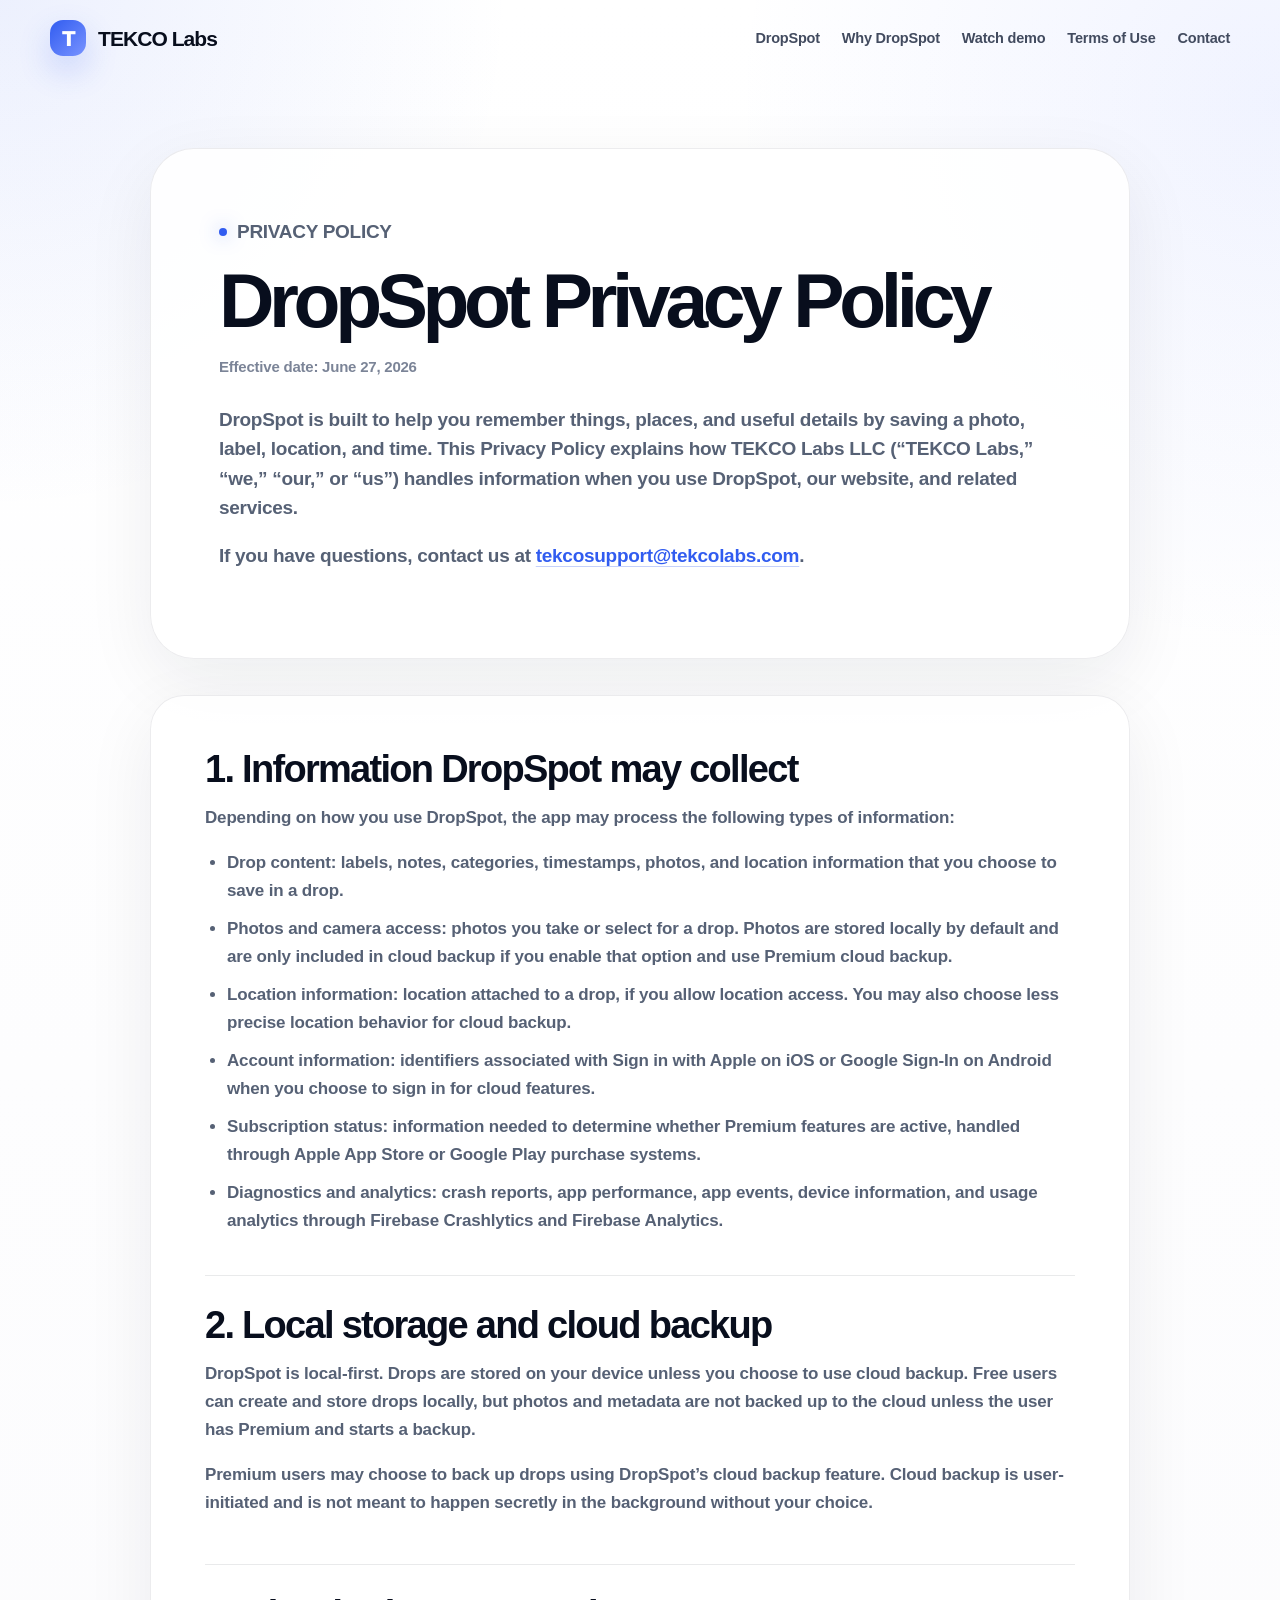
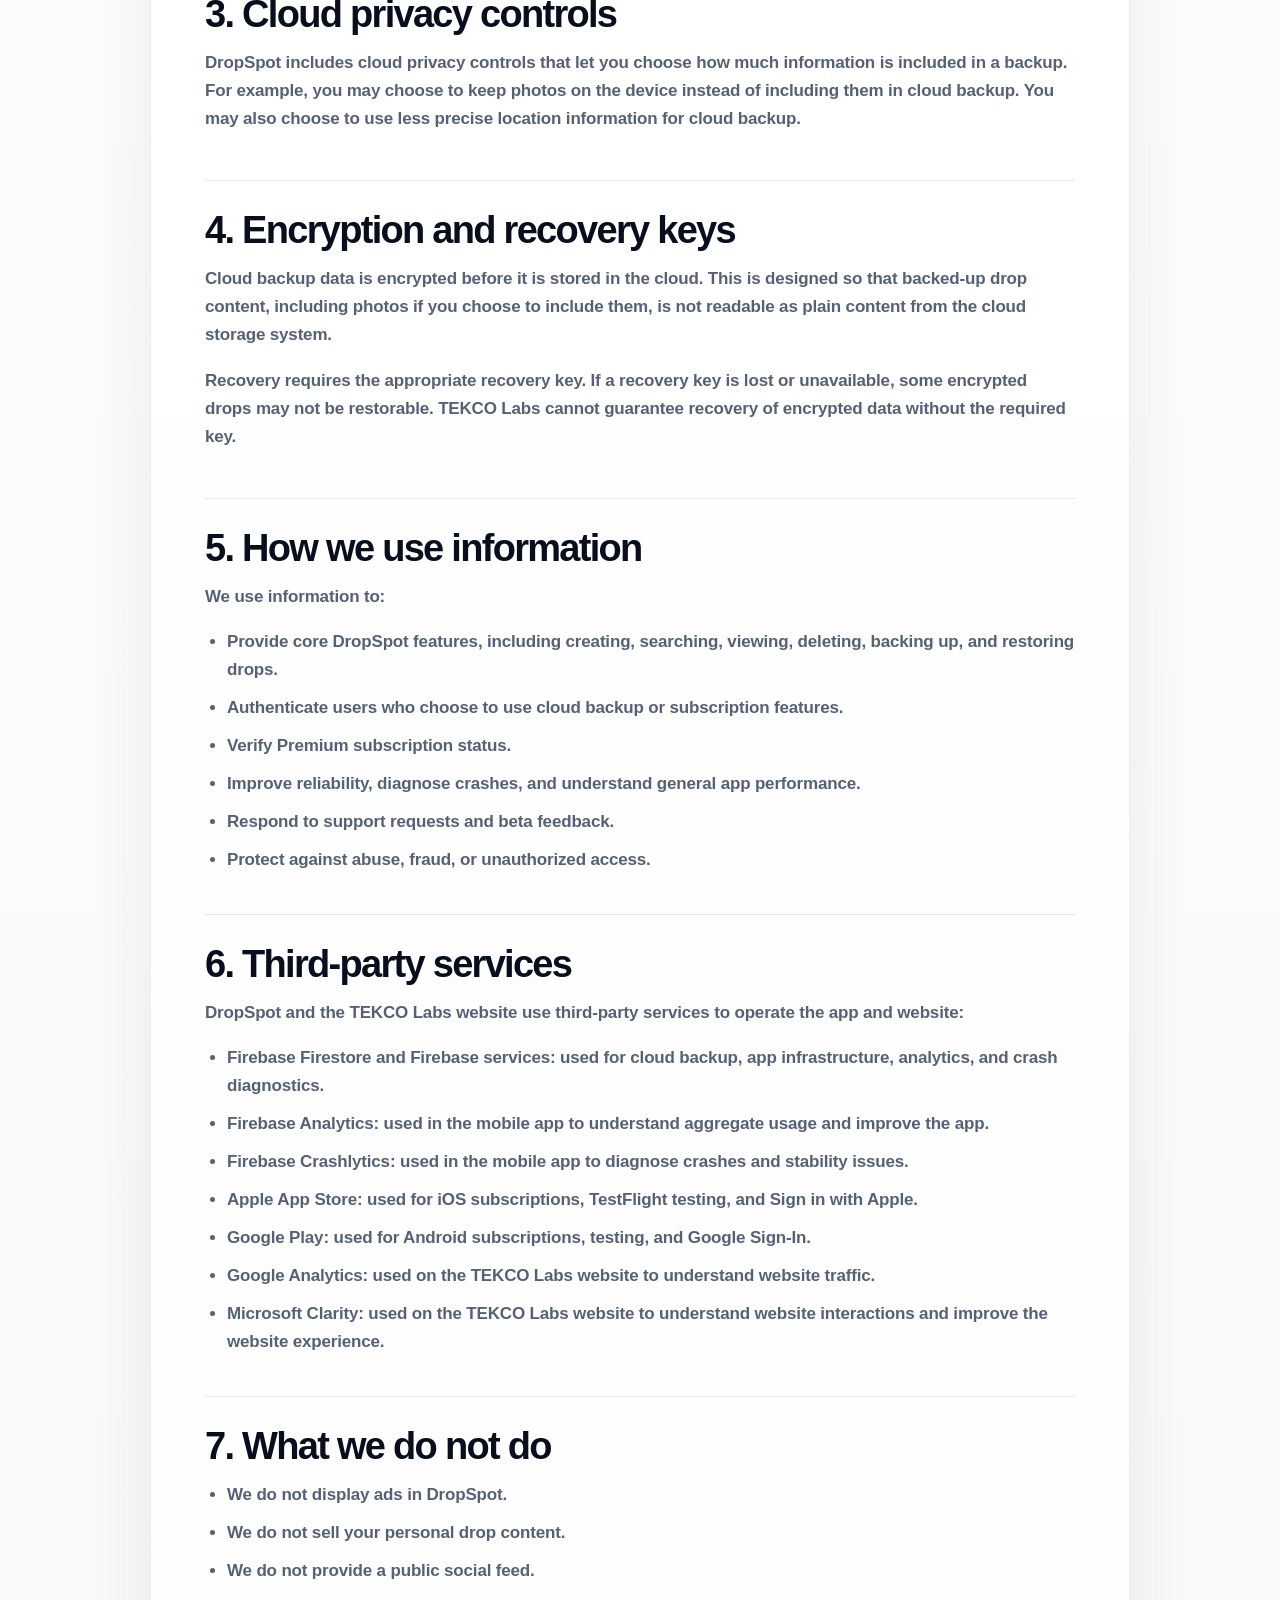
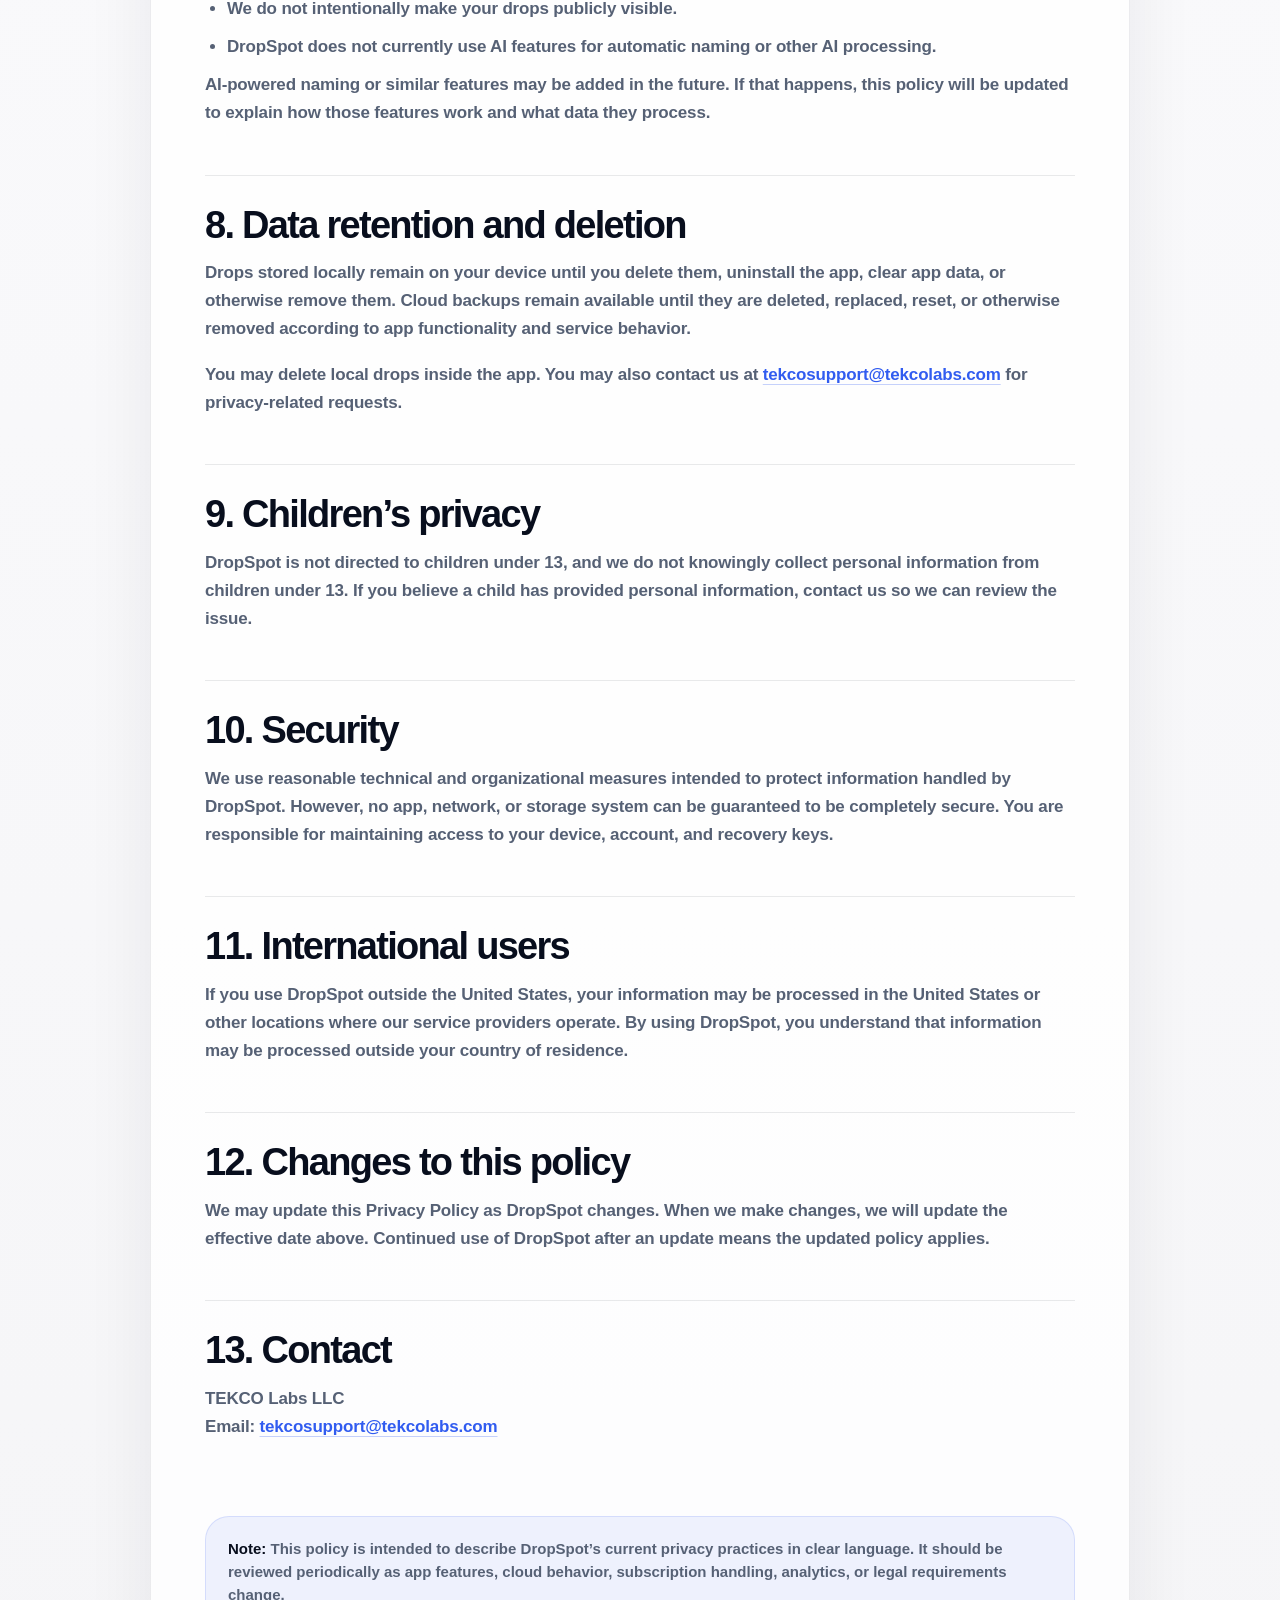
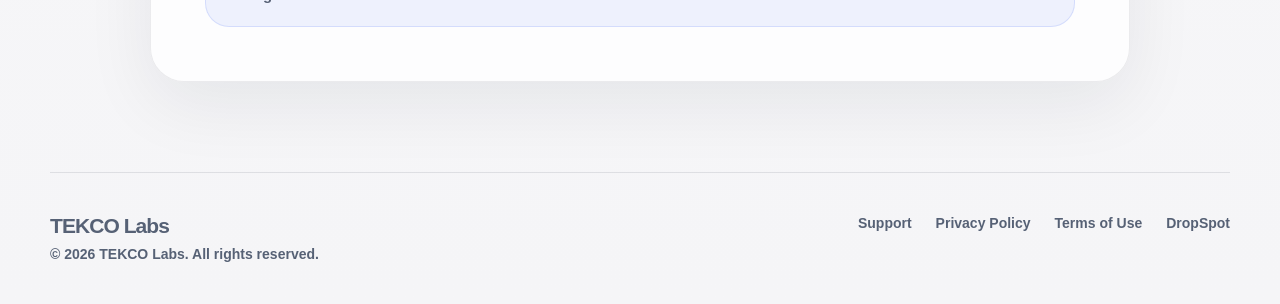
==== commit 3c2552f8: "[web] add privacy.html page" ====
--- a/privacy.html
+++ b/privacy.html
@@ -24,6 +24,7 @@
       <a href="/">DropSpot</a>
       <a href="/#why">Why DropSpot</a>
       <a href="/#demo">Watch demo</a>
+      <a href="terms.html">Terms of Use</a>
       <a href="mailto:tekcosupport@tekcolabs.com">Contact</a>
     </nav>
   </header>
@@ -211,6 +212,7 @@
     <div class="footer-links">
       <a href="mailto:tekcosupport@tekcolabs.com">Support</a>
       <a href="privacy.html">Privacy Policy</a>
+      <a href="terms.html">Terms of Use</a>
       <a href="/">DropSpot</a>
     </div>
   </footer>
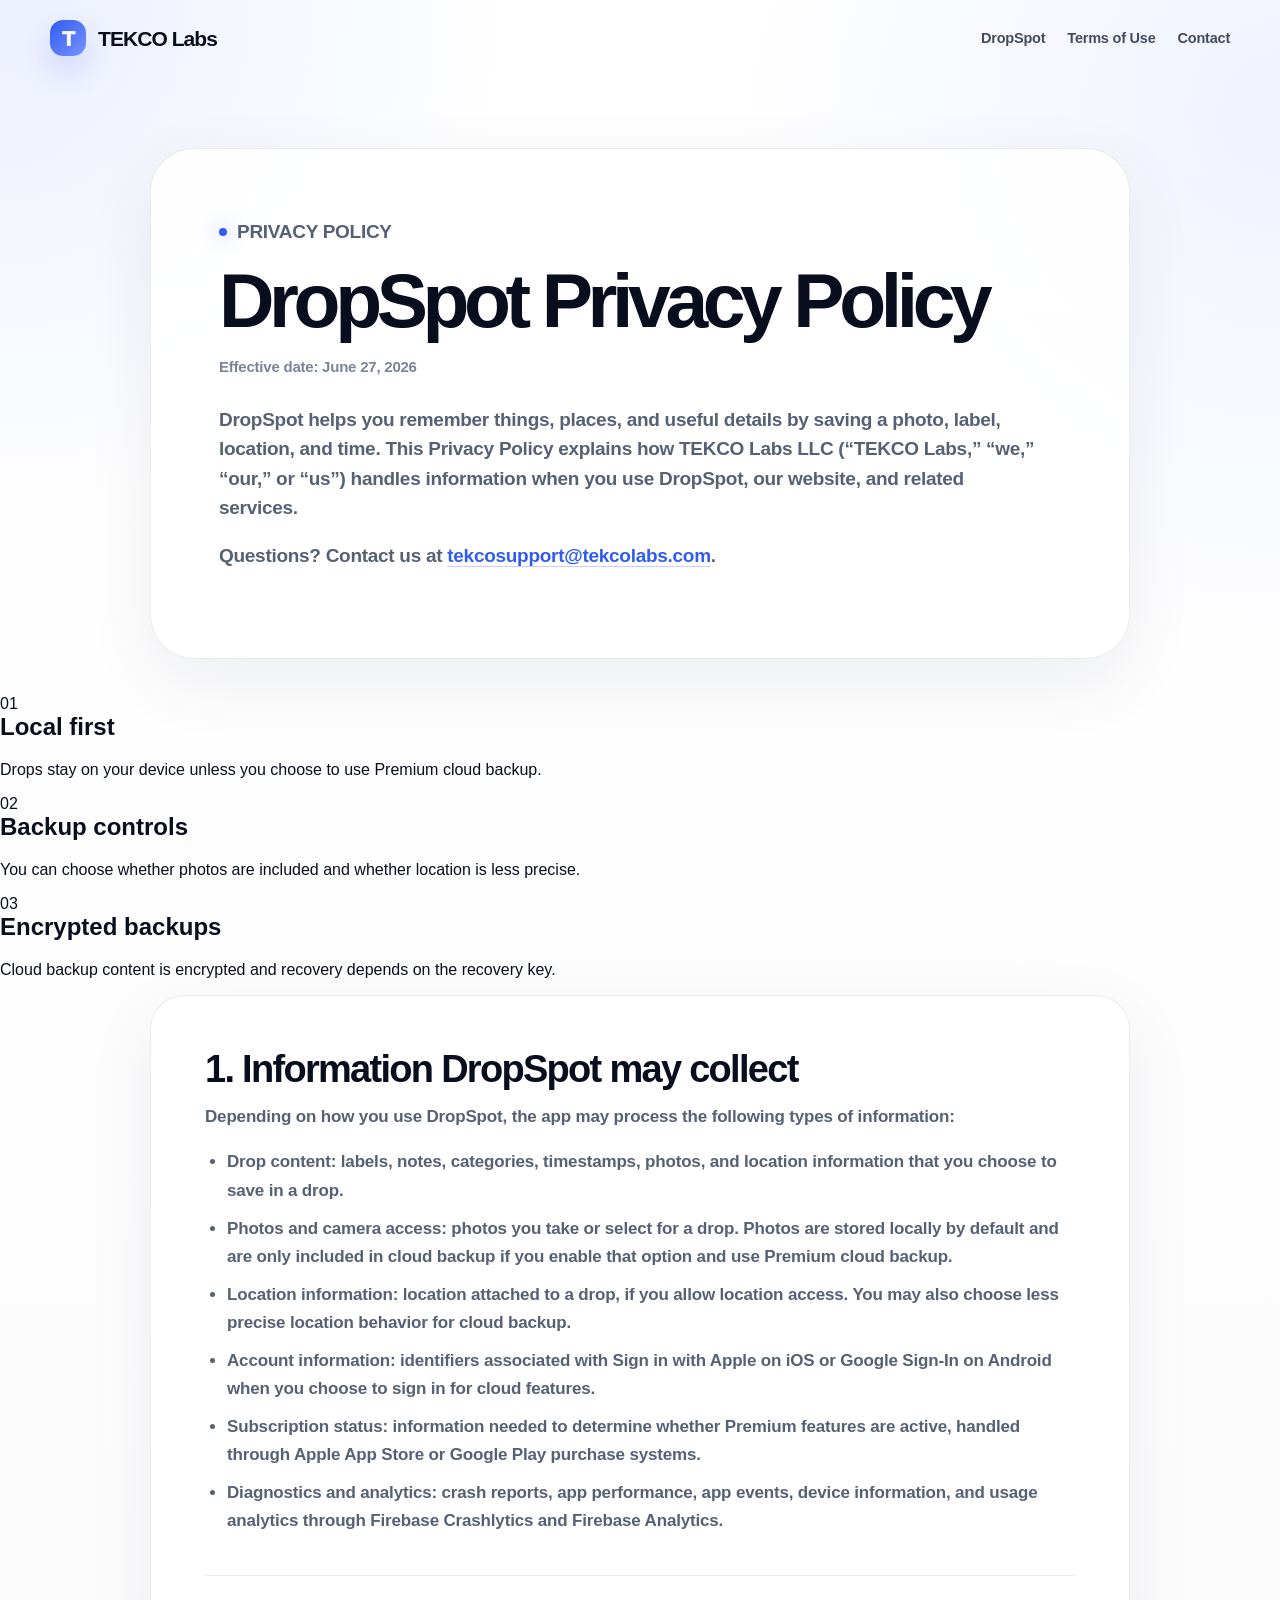
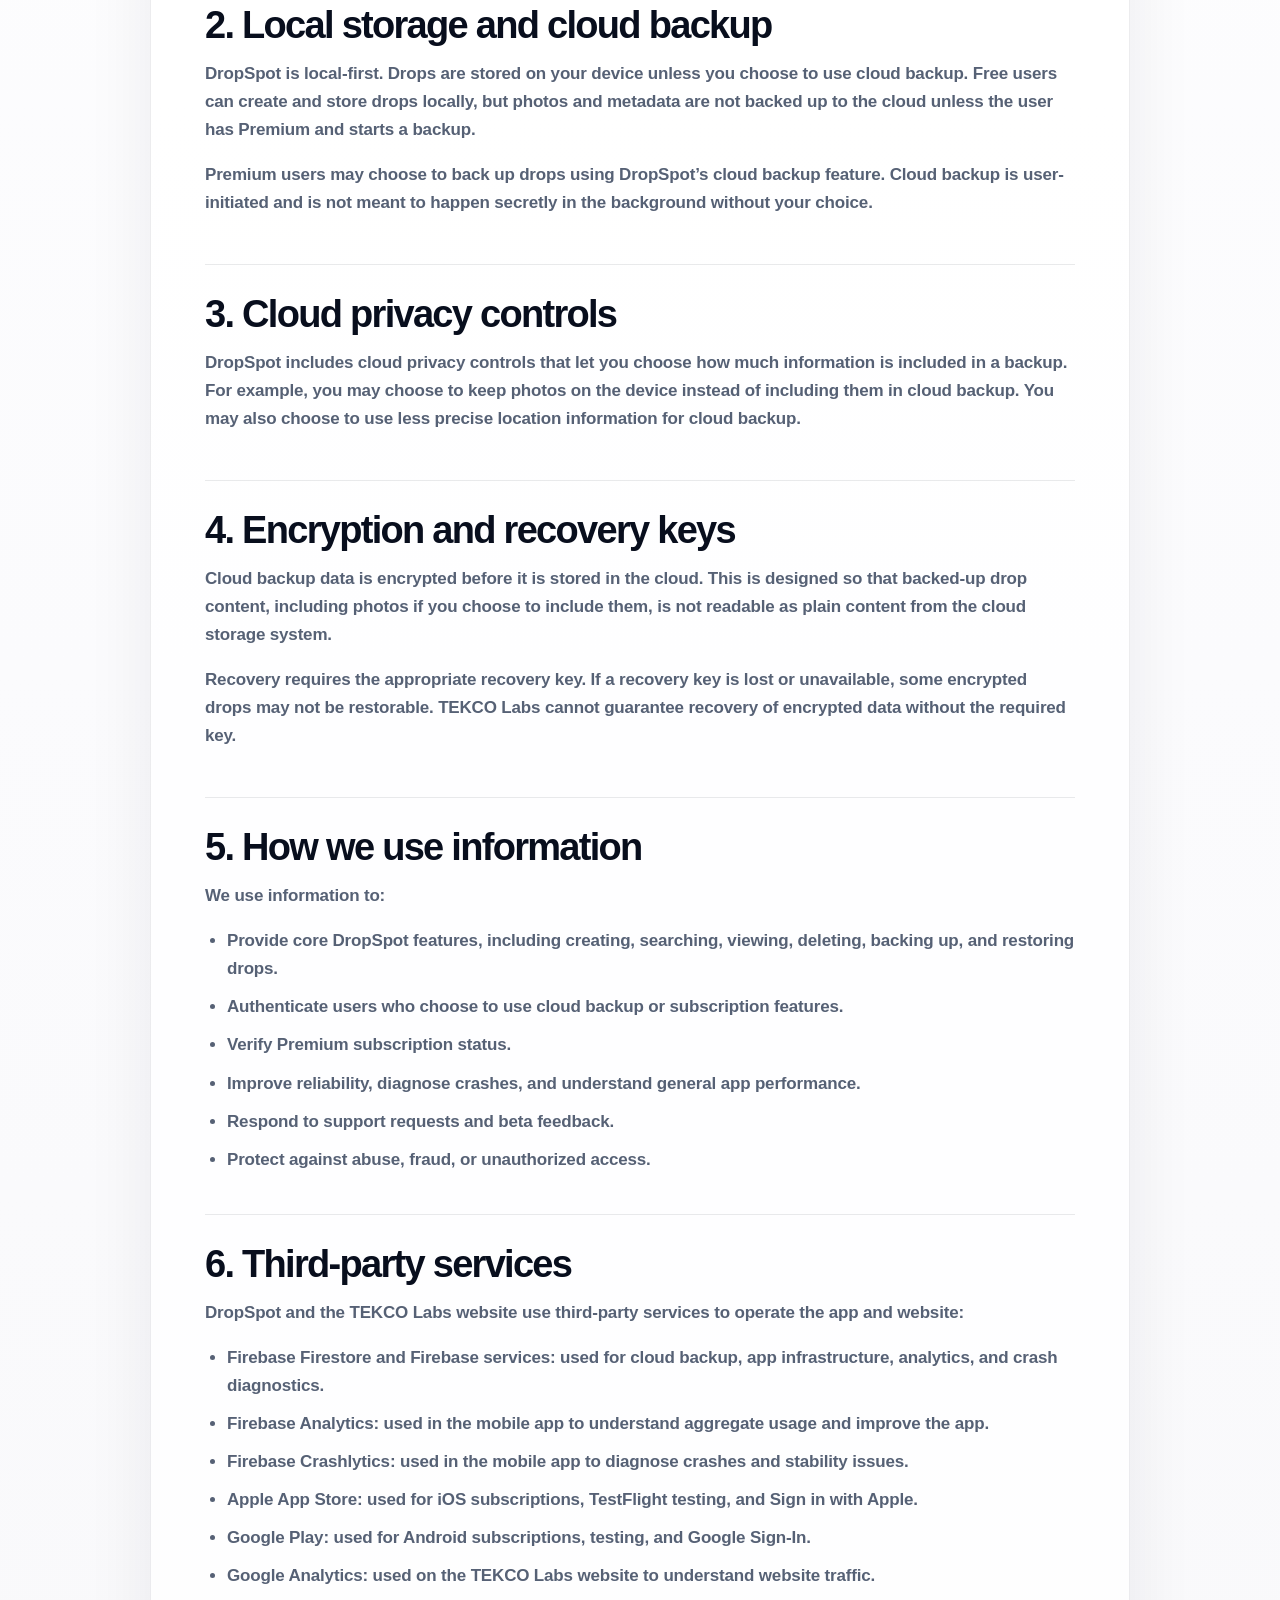
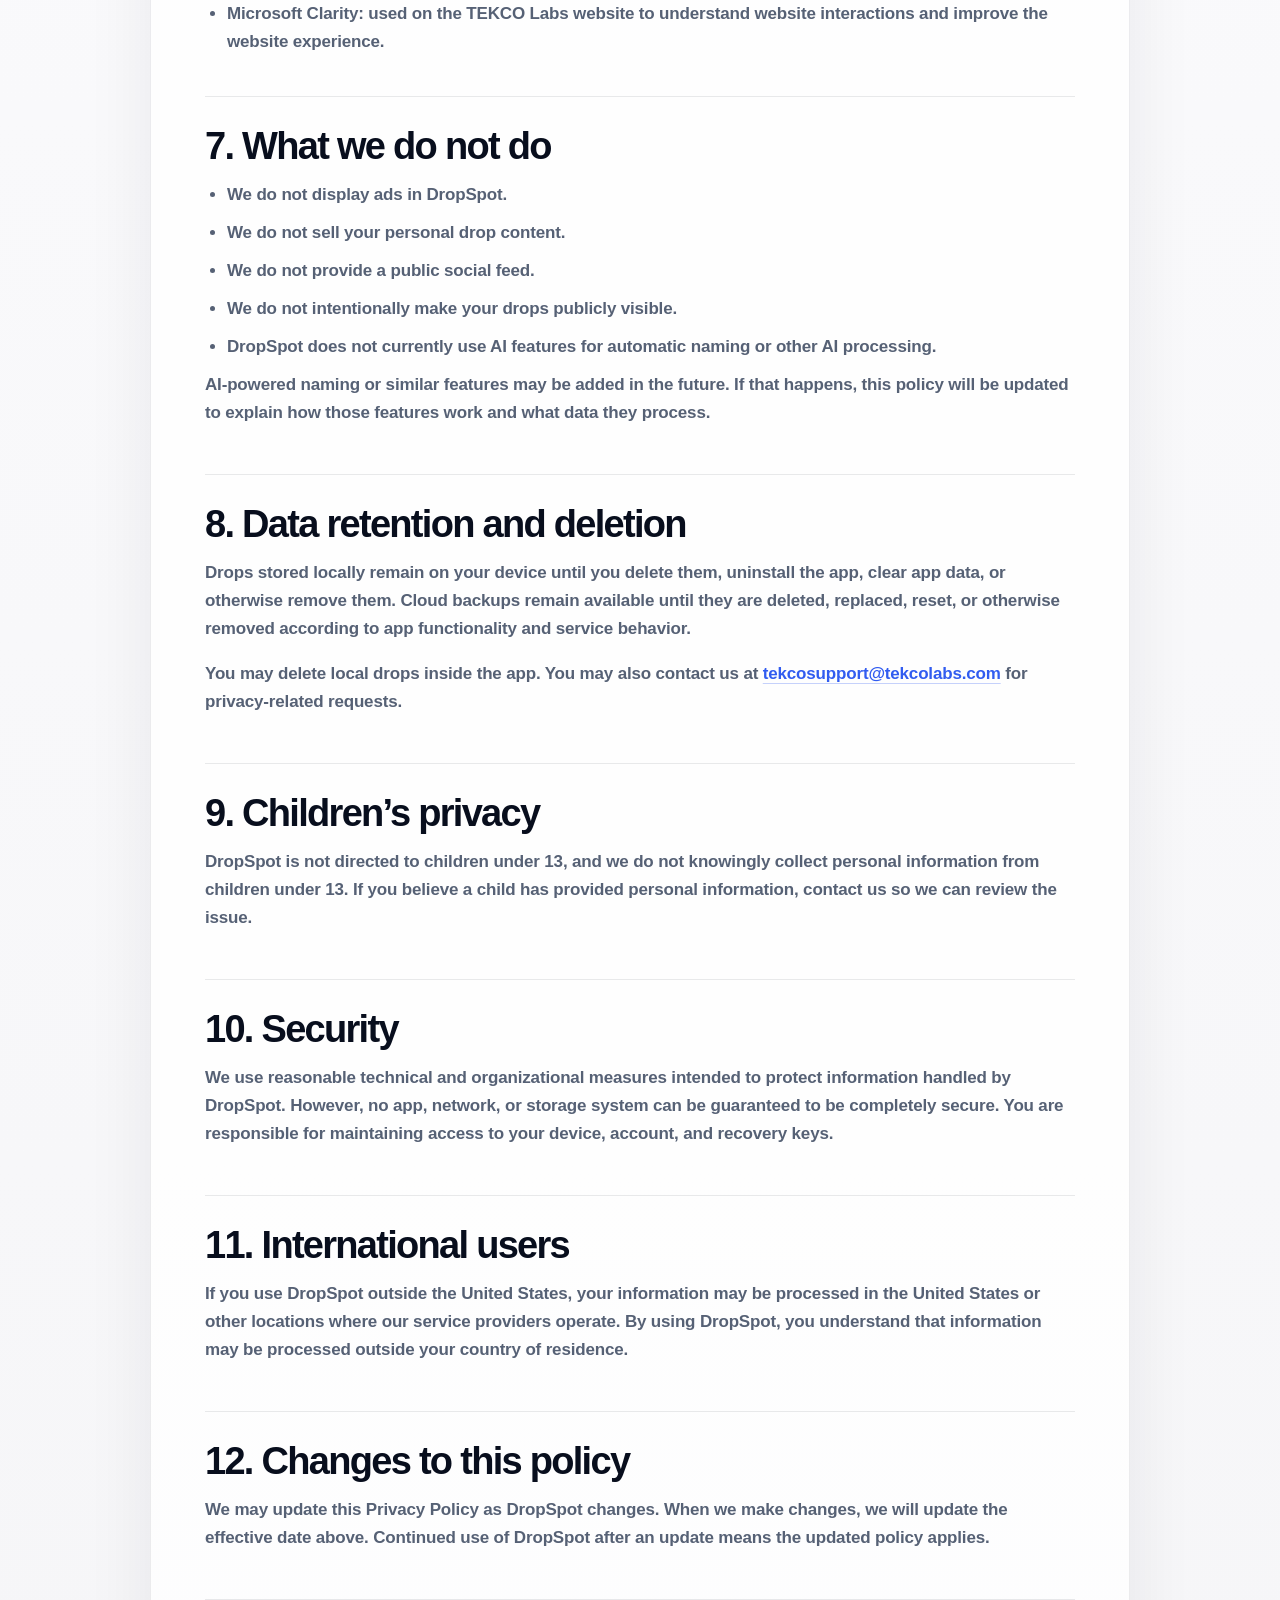
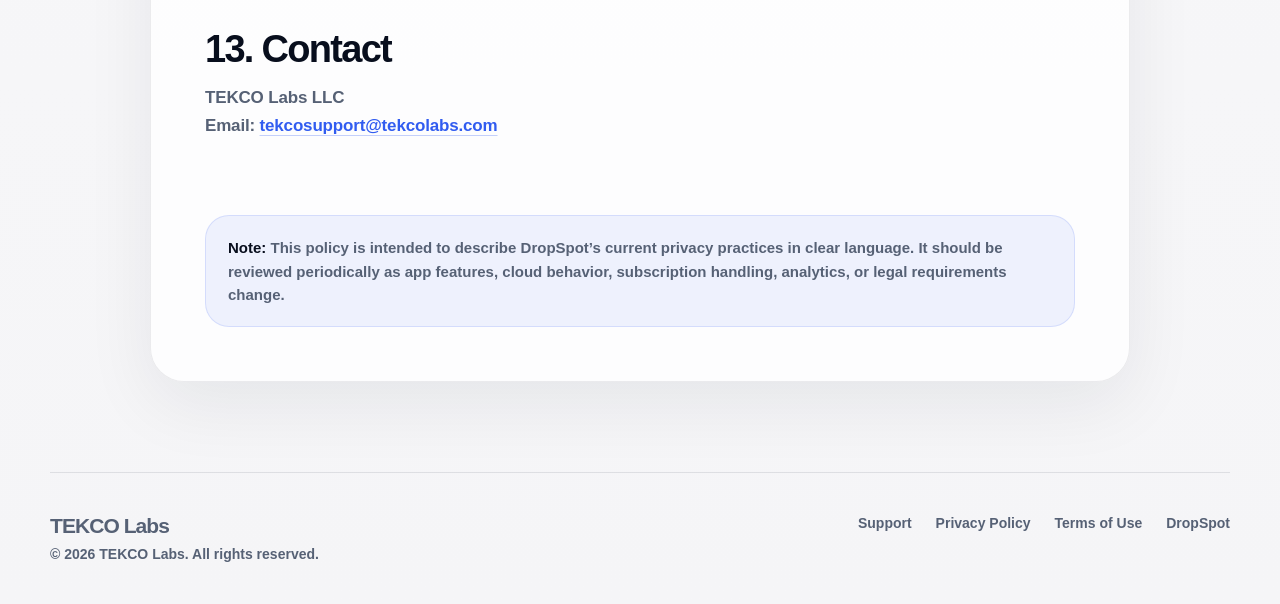
==== commit dd51cbd3: "[web] update privacy section" ====
--- a/privacy.html
+++ b/privacy.html
@@ -5,6 +5,7 @@
   <meta name="viewport" content="width=device-width, initial-scale=1.0" />
   <title>Privacy Policy | DropSpot by TEKCO Labs</title>
   <meta name="description" content="Privacy Policy for DropSpot by TEKCO Labs." />
+  <meta name="robots" content="noindex, nofollow" />
   <meta property="og:title" content="DropSpot Privacy Policy" />
   <meta property="og:description" content="How DropSpot handles photos, location, account, cloud backup, analytics, and subscription data." />
   <meta property="og:type" content="website" />
@@ -15,38 +16,54 @@
   <link rel="stylesheet" href="style.css" />
 </head>
 <body>
-  <header class="site-header">
+  <header class="site-header legal-header">
     <a class="brand" href="/" aria-label="TEKCO Labs home">
       <span class="brand-mark">T</span>
       <span>TEKCO Labs</span>
     </a>
     <nav aria-label="Primary navigation">
       <a href="/">DropSpot</a>
-      <a href="/#why">Why DropSpot</a>
-      <a href="/#demo">Watch demo</a>
       <a href="terms.html">Terms of Use</a>
       <a href="mailto:tekcosupport@tekcolabs.com">Contact</a>
     </nav>
   </header>
 
-  <main>
-    <section class="privacy-hero">
+  <main class="legal-shell">
+    <section class="privacy-hero compact-legal-hero">
       <p class="eyebrow">Privacy Policy</p>
       <h1>DropSpot Privacy Policy</h1>
       <p class="privacy-updated">Effective date: June 27, 2026</p>
       <p>
-        DropSpot is built to help you remember things, places, and useful details by saving a
-        photo, label, location, and time. This Privacy Policy explains how TEKCO Labs LLC
+        DropSpot helps you remember things, places, and useful details by saving a photo,
+        label, location, and time. This Privacy Policy explains how TEKCO Labs LLC
         (“TEKCO Labs,” “we,” “our,” or “us”) handles information when you use DropSpot,
         our website, and related services.
       </p>
       <p>
-        If you have questions, contact us at
+        Questions? Contact us at
         <a href="mailto:tekcosupport@tekcolabs.com">tekcosupport@tekcolabs.com</a>.
       </p>
     </section>
 
-    <section class="privacy-content">
+    <section class="privacy-summary-grid" aria-label="Privacy summary">
+      <article>
+        <span>01</span>
+        <h2>Local first</h2>
+        <p>Drops stay on your device unless you choose to use Premium cloud backup.</p>
+      </article>
+      <article>
+        <span>02</span>
+        <h2>Backup controls</h2>
+        <p>You can choose whether photos are included and whether location is less precise.</p>
+      </article>
+      <article>
+        <span>03</span>
+        <h2>Encrypted backups</h2>
+        <p>Cloud backup content is encrypted and recovery depends on the recovery key.</p>
+      </article>
+    </section>
+
+    <section class="privacy-content refined-privacy-content">
       <article>
         <h2>1. Information DropSpot may collect</h2>
         <p>Depending on how you use DropSpot, the app may process the following types of information:</p>
@@ -78,8 +95,7 @@
         <p>
           DropSpot includes cloud privacy controls that let you choose how much information is included
           in a backup. For example, you may choose to keep photos on the device instead of including
-          them in cloud backup. You may also choose to use less precise location information for cloud
-          backup.
+          them in cloud backup. You may also choose to use less precise location information for cloud backup.
         </p>
       </article>
 
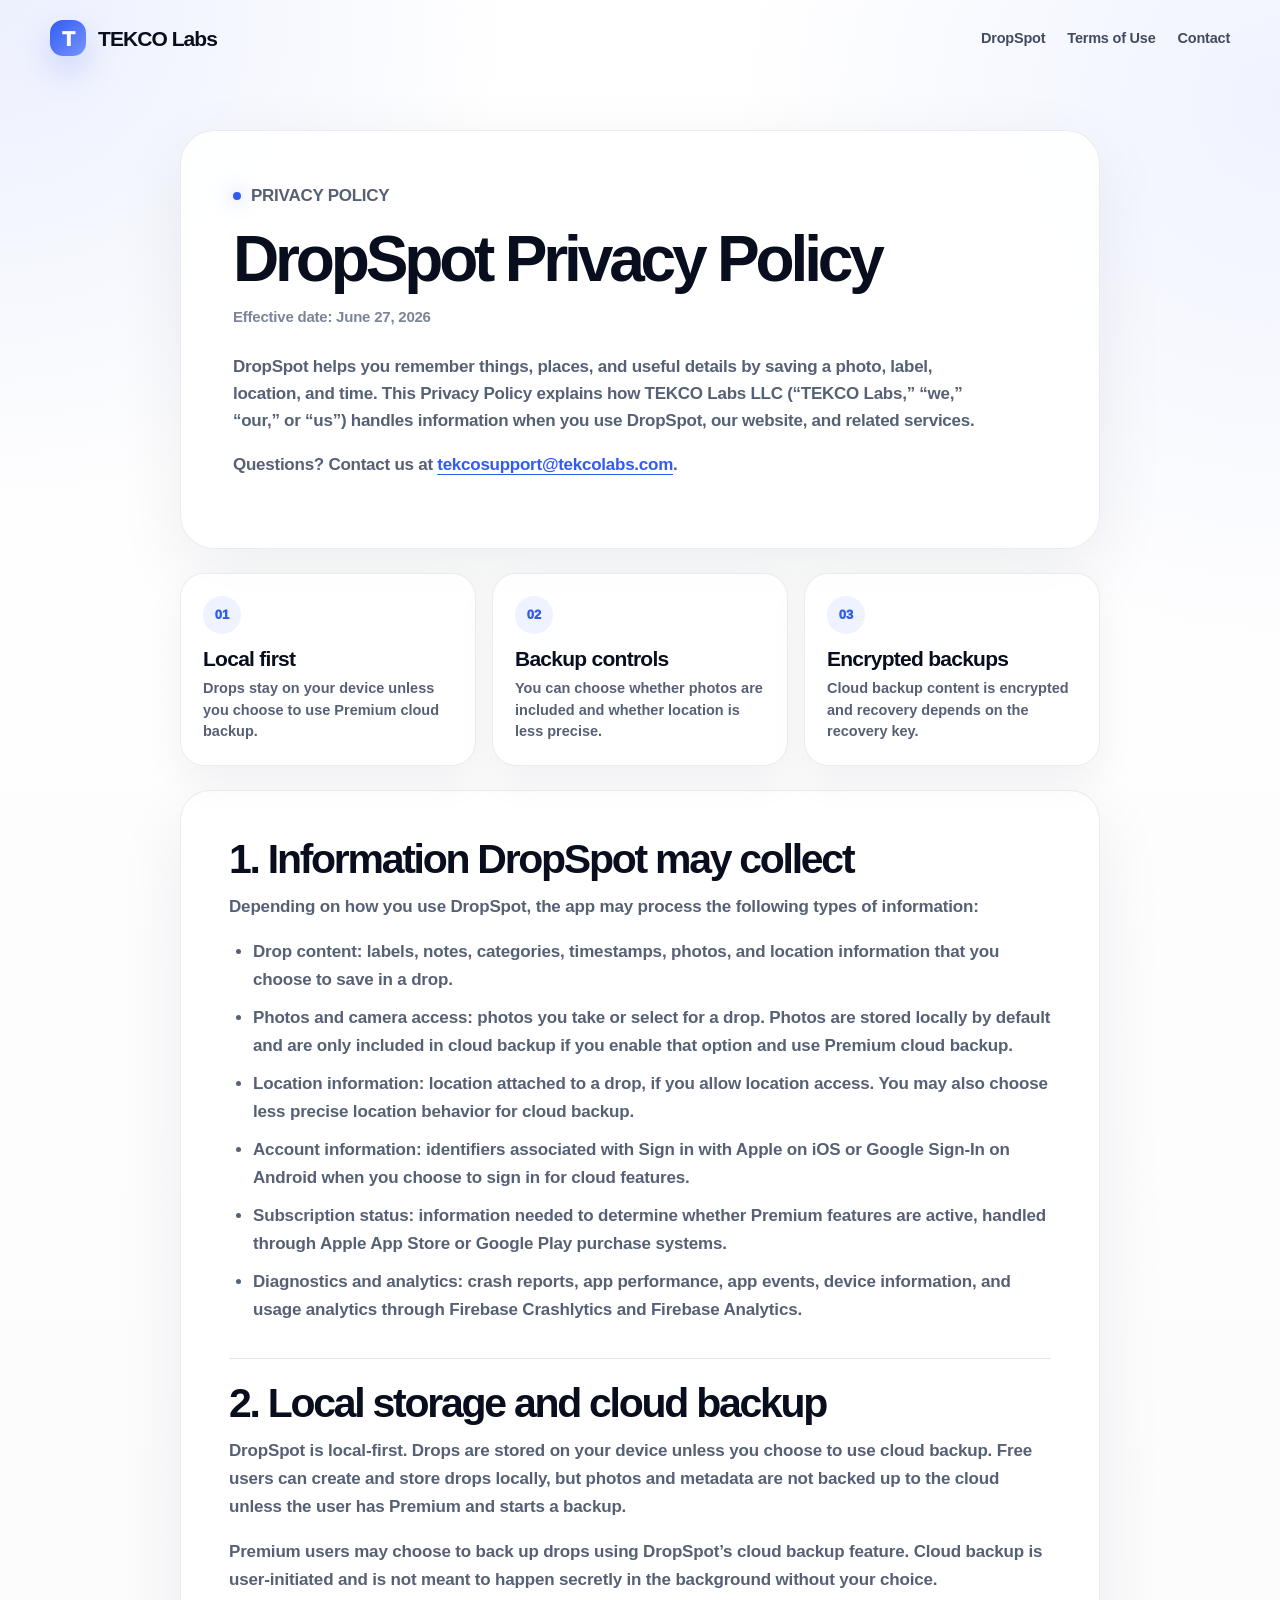
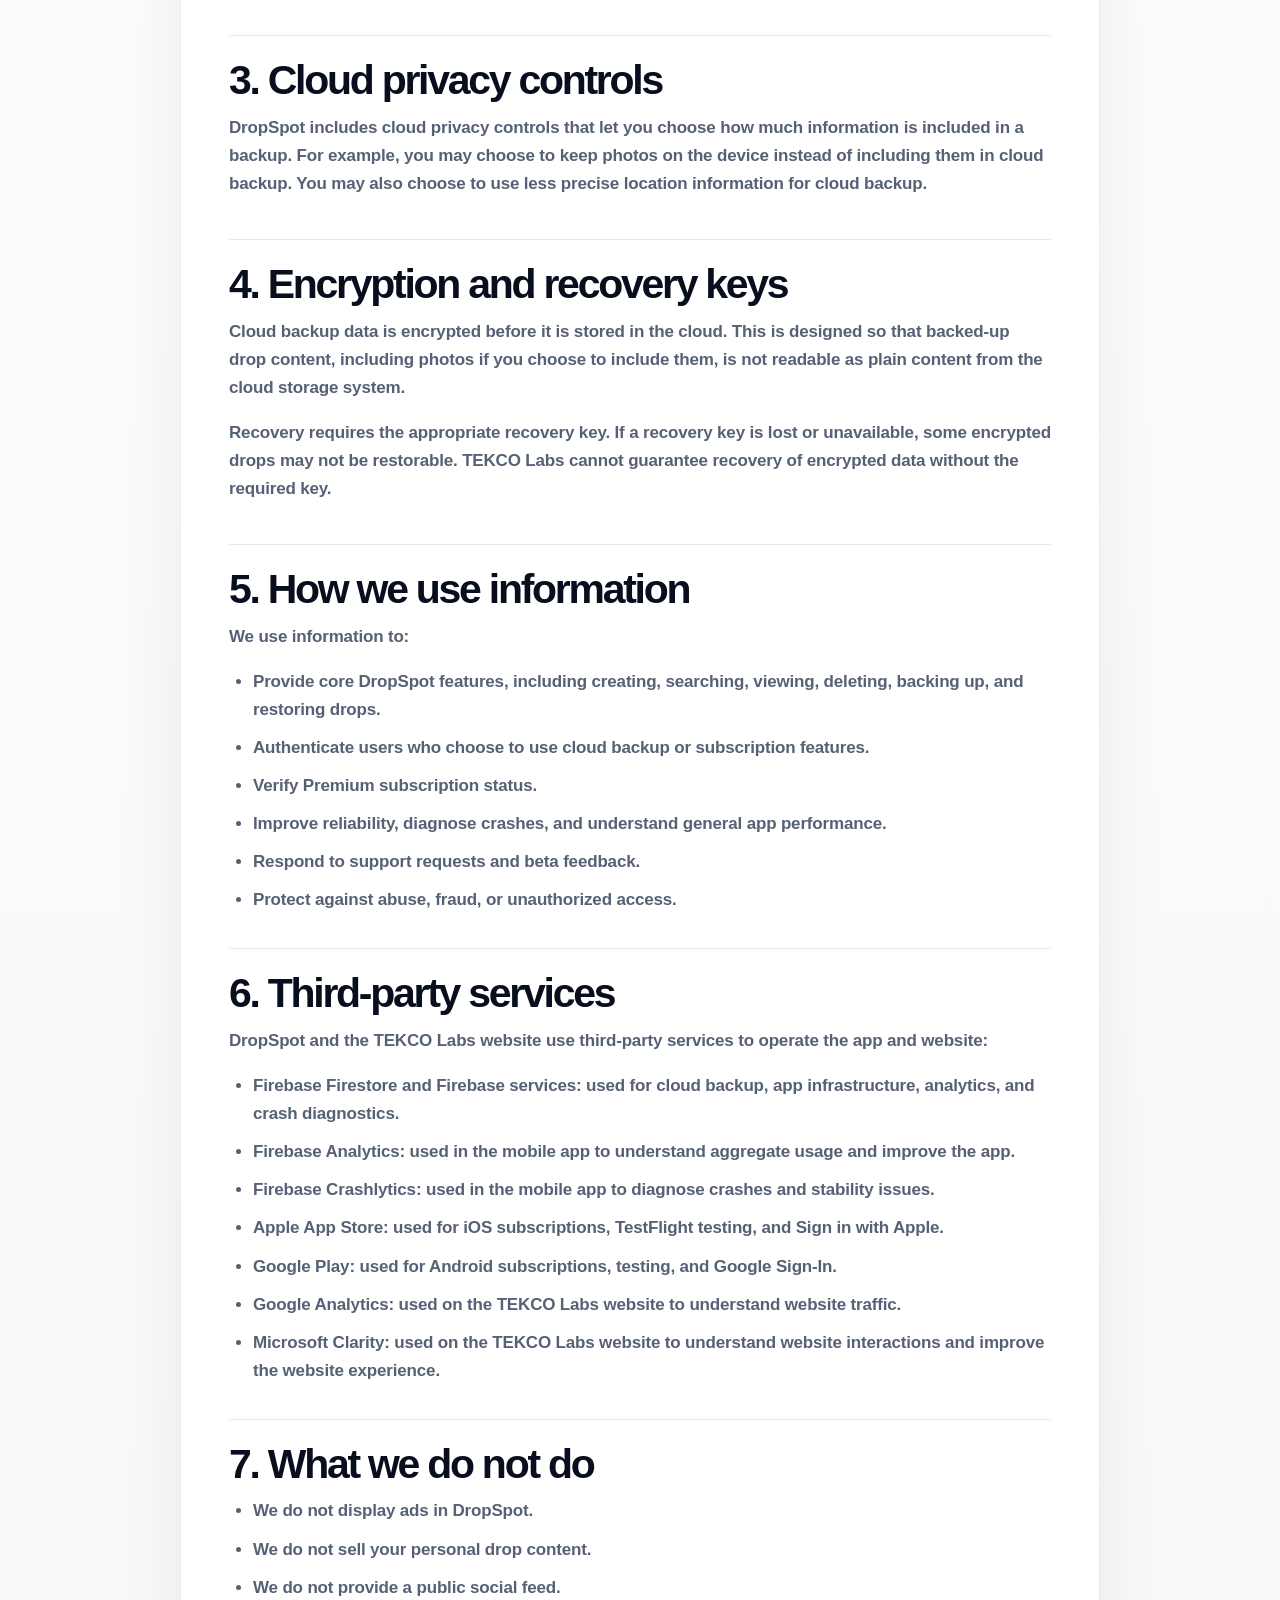
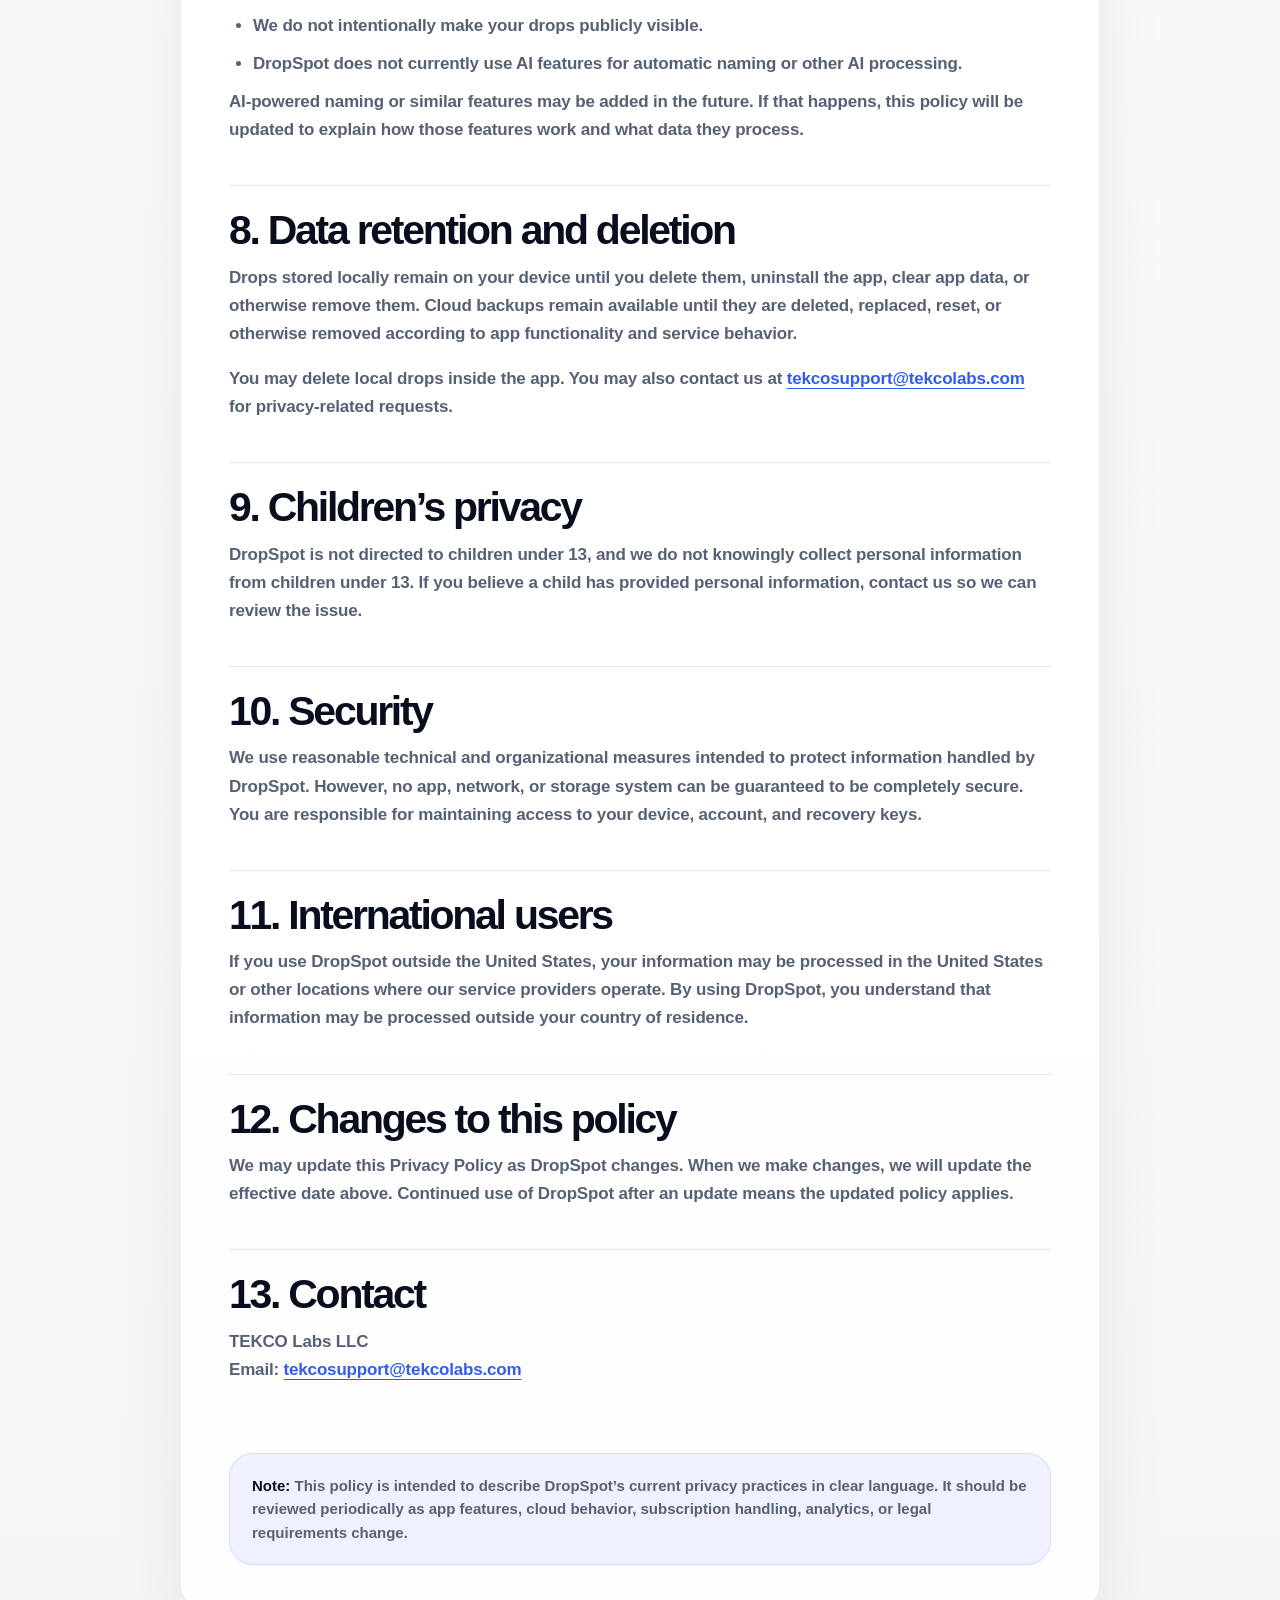
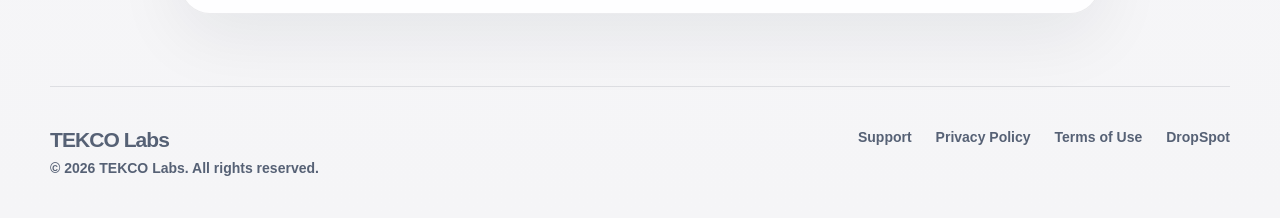
==== commit c7199694: "[web] fix bugs/issues" ====
--- a/privacy.html
+++ b/privacy.html
@@ -13,7 +13,118 @@
   <link rel="icon" href="/favicon.ico" sizes="any" />
   <link rel="icon" href="fav/favicon.svg" type="image/svg+xml" />
   <link rel="apple-touch-icon" href="fav/favicon-512.png" />
-  <link rel="stylesheet" href="style.css" />
+  <link rel="stylesheet" href="style.css?v=legal-2" />
+
+  <style>
+    /* Critical legal-page styling kept inline so the Privacy Policy renders correctly even if CSS is cached. */
+    .legal-shell { width: 100%; }
+    .compact-legal-hero {
+      width: min(920px, calc(100% - 48px));
+      margin: 54px auto 24px;
+      padding: clamp(30px, 5vw, 52px);
+      border-radius: 34px;
+      border: 1px solid rgba(15,23,42,.08);
+      background: rgba(255,255,255,.88);
+      box-shadow: 0 22px 70px rgba(15,23,42,.07);
+    }
+    .compact-legal-hero h1 {
+      max-width: 760px;
+      margin-bottom: 14px;
+      font-size: clamp(40px, 5vw, 64px);
+      line-height: .98;
+      letter-spacing: -.065em;
+    }
+    .compact-legal-hero p {
+      max-width: 760px;
+      font-size: 17px;
+      line-height: 1.58;
+      color: var(--muted);
+      font-weight: 650;
+    }
+    .compact-legal-hero a, .refined-privacy-content a {
+      color: var(--blue);
+      font-weight: 900;
+      text-decoration: underline;
+      text-underline-offset: 4px;
+    }
+    .privacy-summary-grid {
+      width: min(920px, calc(100% - 48px));
+      margin: 0 auto 24px;
+      display: grid;
+      grid-template-columns: repeat(3, minmax(0, 1fr));
+      gap: 16px;
+    }
+    .privacy-summary-grid article {
+      padding: 22px;
+      border-radius: 24px;
+      border: 1px solid rgba(15,23,42,.08);
+      background: rgba(255,255,255,.86);
+      box-shadow: 0 14px 40px rgba(15,23,42,.05);
+    }
+    .privacy-summary-grid span {
+      width: 38px;
+      height: 38px;
+      display: grid;
+      place-items: center;
+      margin-bottom: 14px;
+      border-radius: 50%;
+      background: var(--blue-soft);
+      color: var(--blue);
+      font-weight: 950;
+      font-size: 13px;
+    }
+    .privacy-summary-grid h2 {
+      margin: 0 0 8px;
+      color: var(--ink);
+      font-size: 21px;
+      line-height: 1.05;
+      letter-spacing: -.035em;
+    }
+    .privacy-summary-grid p {
+      margin: 0;
+      color: var(--muted);
+      font-size: 14.5px;
+      line-height: 1.5;
+      font-weight: 650;
+    }
+    .refined-privacy-content {
+      width: min(920px, calc(100% - 48px));
+      margin: 0 auto 72px;
+      padding: clamp(30px, 5vw, 48px);
+      border-radius: 30px;
+      border: 1px solid rgba(15,23,42,.08);
+      background: rgba(255,255,255,.9);
+      box-shadow: 0 22px 70px rgba(15,23,42,.07);
+    }
+    .refined-privacy-content article {
+      padding-bottom: 24px;
+      margin-bottom: 24px;
+      border-bottom: 1px solid rgba(15,23,42,.10);
+    }
+    .refined-privacy-content article:last-child { border-bottom: 0; margin-bottom: 0; padding-bottom: 0; }
+    .refined-privacy-content h2 {
+      margin: 0 0 12px;
+      color: var(--ink);
+      font-size: clamp(28px, 3.2vw, 42px);
+      line-height: 1.02;
+      letter-spacing: -.055em;
+    }
+    .refined-privacy-content p, .refined-privacy-content li {
+      color: var(--muted);
+      font-size: 17px;
+      line-height: 1.65;
+      font-weight: 650;
+    }
+    .refined-privacy-content ul { margin: 12px 0 0; padding-left: 24px; }
+    .refined-privacy-content li { margin-bottom: 10px; }
+    @media (max-width: 760px) {
+      .privacy-summary-grid { grid-template-columns: 1fr; }
+      .compact-legal-hero, .privacy-summary-grid, .refined-privacy-content {
+        width: min(100% - 24px, 920px);
+      }
+      .compact-legal-hero, .refined-privacy-content { border-radius: 24px; }
+    }
+  </style>
 </head>
 <body>
   <header class="site-header legal-header">
--- a/style.css
+++ b/style.css
@@ -2116,3 +2116,137 @@
     font-size: 15.5px;
   }
 }
+
+
+/* Legal page readability refinement */
+.legal-shell {
+  width: 100%;
+}
+
+.legal-header nav a[href="/#why"],
+.legal-header nav a[href="/#demo"] {
+  display: none;
+}
+
+.compact-legal-hero {
+  width: min(920px, calc(100% - 48px));
+  margin: 54px auto 24px;
+  padding: clamp(30px, 5vw, 52px);
+  border-radius: 34px;
+}
+
+.compact-legal-hero h1 {
+  max-width: 760px;
+  margin-bottom: 14px;
+  font-size: clamp(40px, 5vw, 64px);
+  line-height: .98;
+  letter-spacing: -.065em;
+}
+
+.compact-legal-hero p {
+  max-width: 760px;
+  font-size: 17px;
+  line-height: 1.58;
+}
+
+.privacy-summary-grid {
+  width: min(920px, calc(100% - 48px));
+  margin: 0 auto 24px;
+  display: grid;
+  grid-template-columns: repeat(3, minmax(0, 1fr));
+  gap: 16px;
+}
+
+.privacy-summary-grid article {
+  padding: 22px;
+  border-radius: 24px;
+  border: 1px solid rgba(15,23,42,.08);
+  background: rgba(255,255,255,.82);
+  box-shadow: 0 14px 40px rgba(15,23,42,.05);
+}
+
+.privacy-summary-grid span {
+  width: 38px;
+  height: 38px;
+  display: grid;
+  place-items: center;
+  margin-bottom: 14px;
+  border-radius: 50%;
+  background: var(--blue-soft);
+  color: var(--blue);
+  font-weight: 950;
+  font-size: 13px;
+}
+
+.privacy-summary-grid h2 {
+  margin: 0 0 8px;
+  color: var(--ink);
+  font-size: 21px;
+  line-height: 1.05;
+  letter-spacing: -.035em;
+}
+
+.privacy-summary-grid p {
+  margin: 0;
+  color: var(--muted);
+  font-size: 14.5px;
+  line-height: 1.5;
+  font-weight: 650;
+}
+
+.refined-privacy-content {
+  width: min(920px, calc(100% - 48px));
+  padding: clamp(30px, 5vw, 48px);
+  border-radius: 30px;
+}
+
+.refined-privacy-content article {
+  padding-bottom: 24px;
+  margin-bottom: 24px;
+}
+
+.refined-privacy-content h2 {
+  margin-bottom: 12px;
+  font-size: clamp(24px, 2.4vw, 32px);
+  line-height: 1.12;
+  letter-spacing: -.04em;
+}
+
+.refined-privacy-content p,
+.refined-privacy-content li {
+  font-size: 16px;
+  line-height: 1.62;
+  font-weight: 560;
+}
+
+.refined-privacy-content li {
+  margin: 8px 0;
+}
+
+@media (max-width: 900px) {
+  .privacy-summary-grid {
+    grid-template-columns: 1fr;
+  }
+}
+
+@media (max-width: 640px) {
+  .compact-legal-hero,
+  .privacy-summary-grid,
+  .refined-privacy-content {
+    width: min(100% - 24px, 920px);
+  }
+
+  .compact-legal-hero h1 {
+    font-size: clamp(38px, 12vw, 54px);
+  }
+
+  .privacy-summary-grid article {
+    padding: 20px;
+  }
+
+  .refined-privacy-content p,
+  .refined-privacy-content li,
+  .compact-legal-hero p {
+    font-size: 15.5px;
+  }
+}
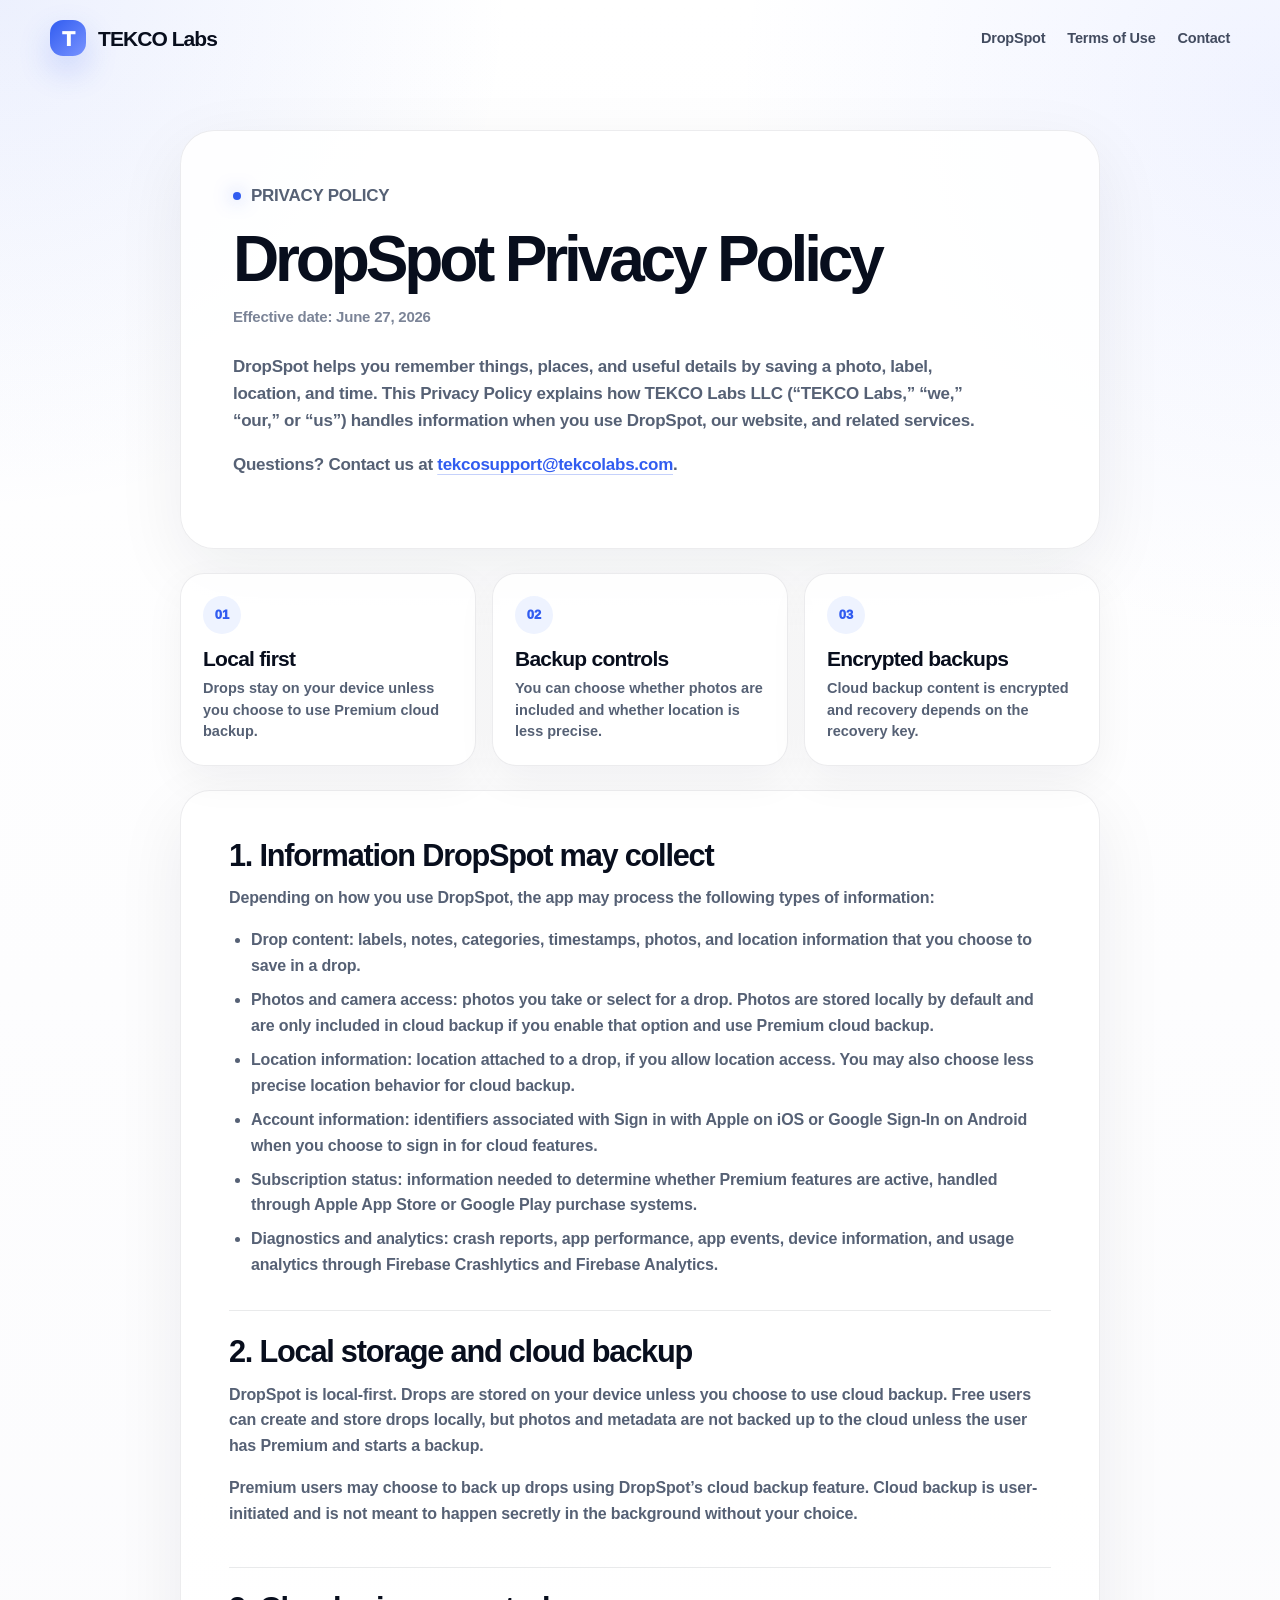
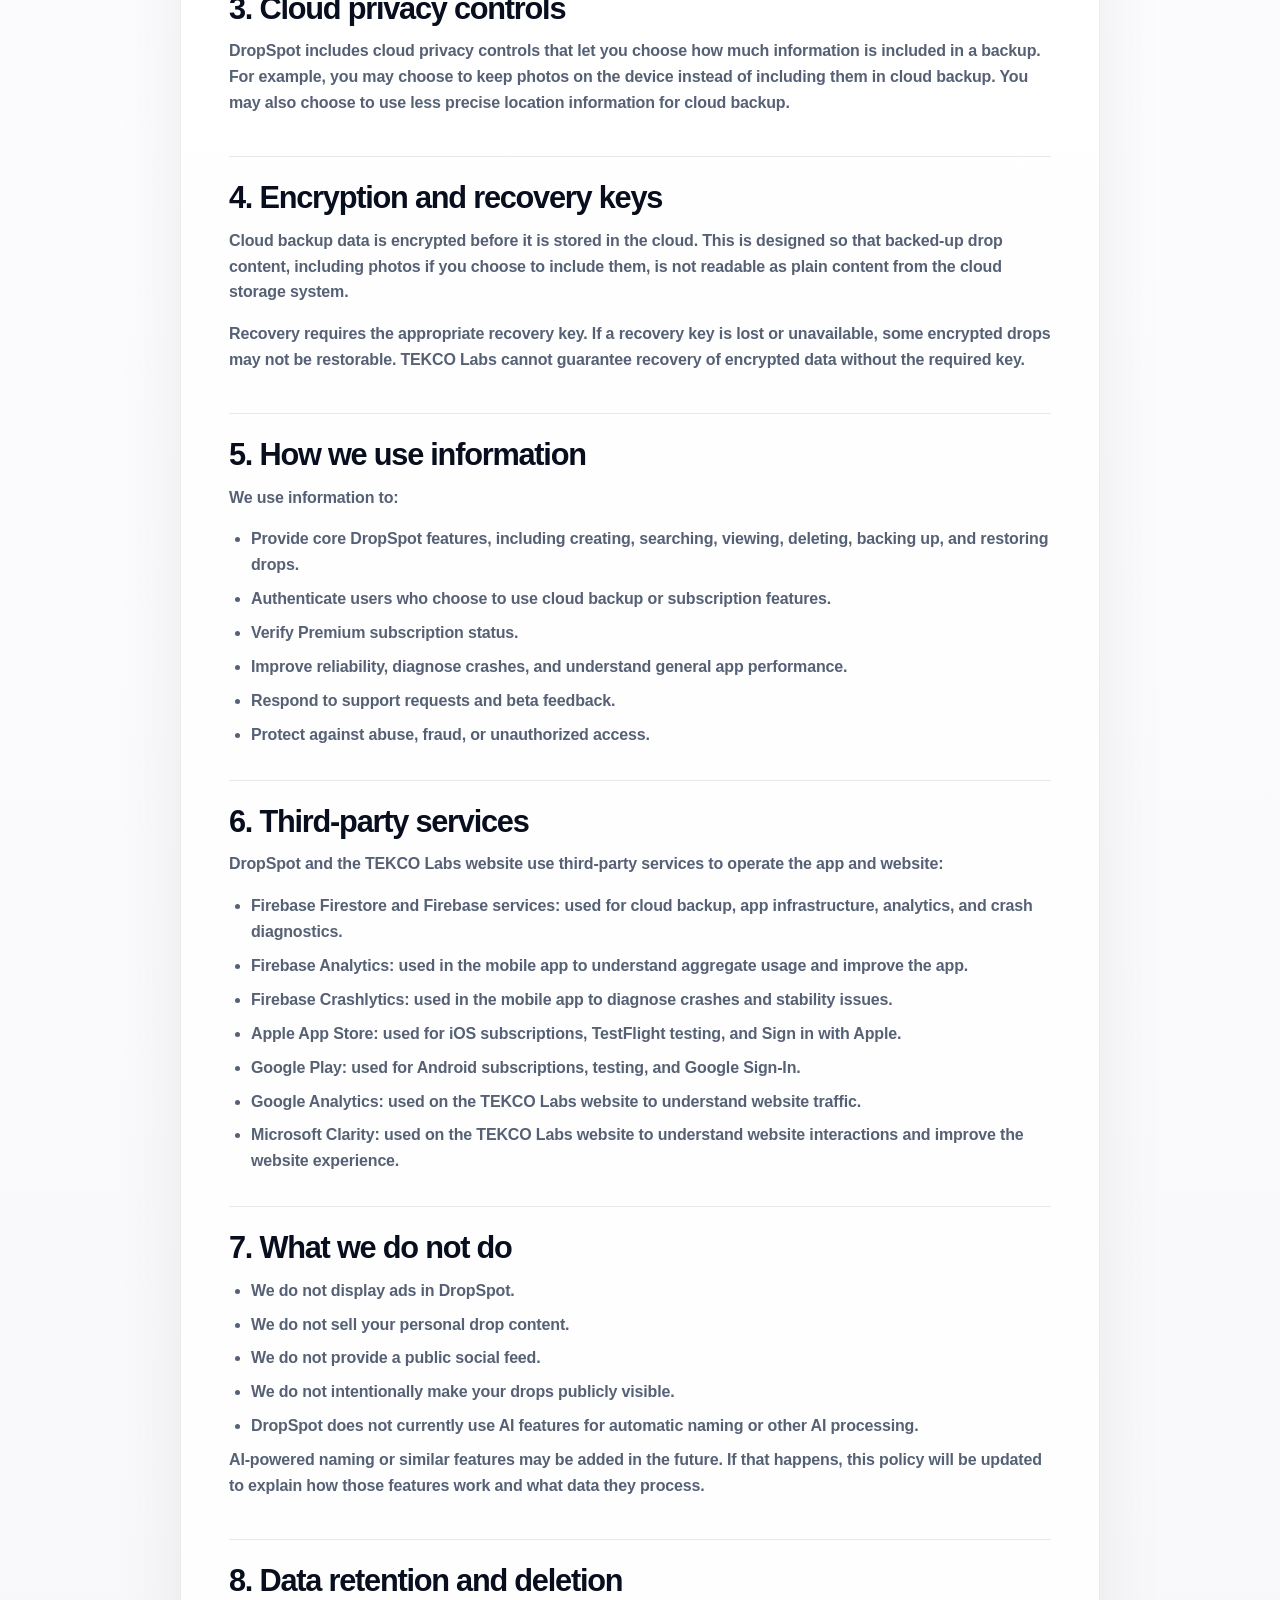
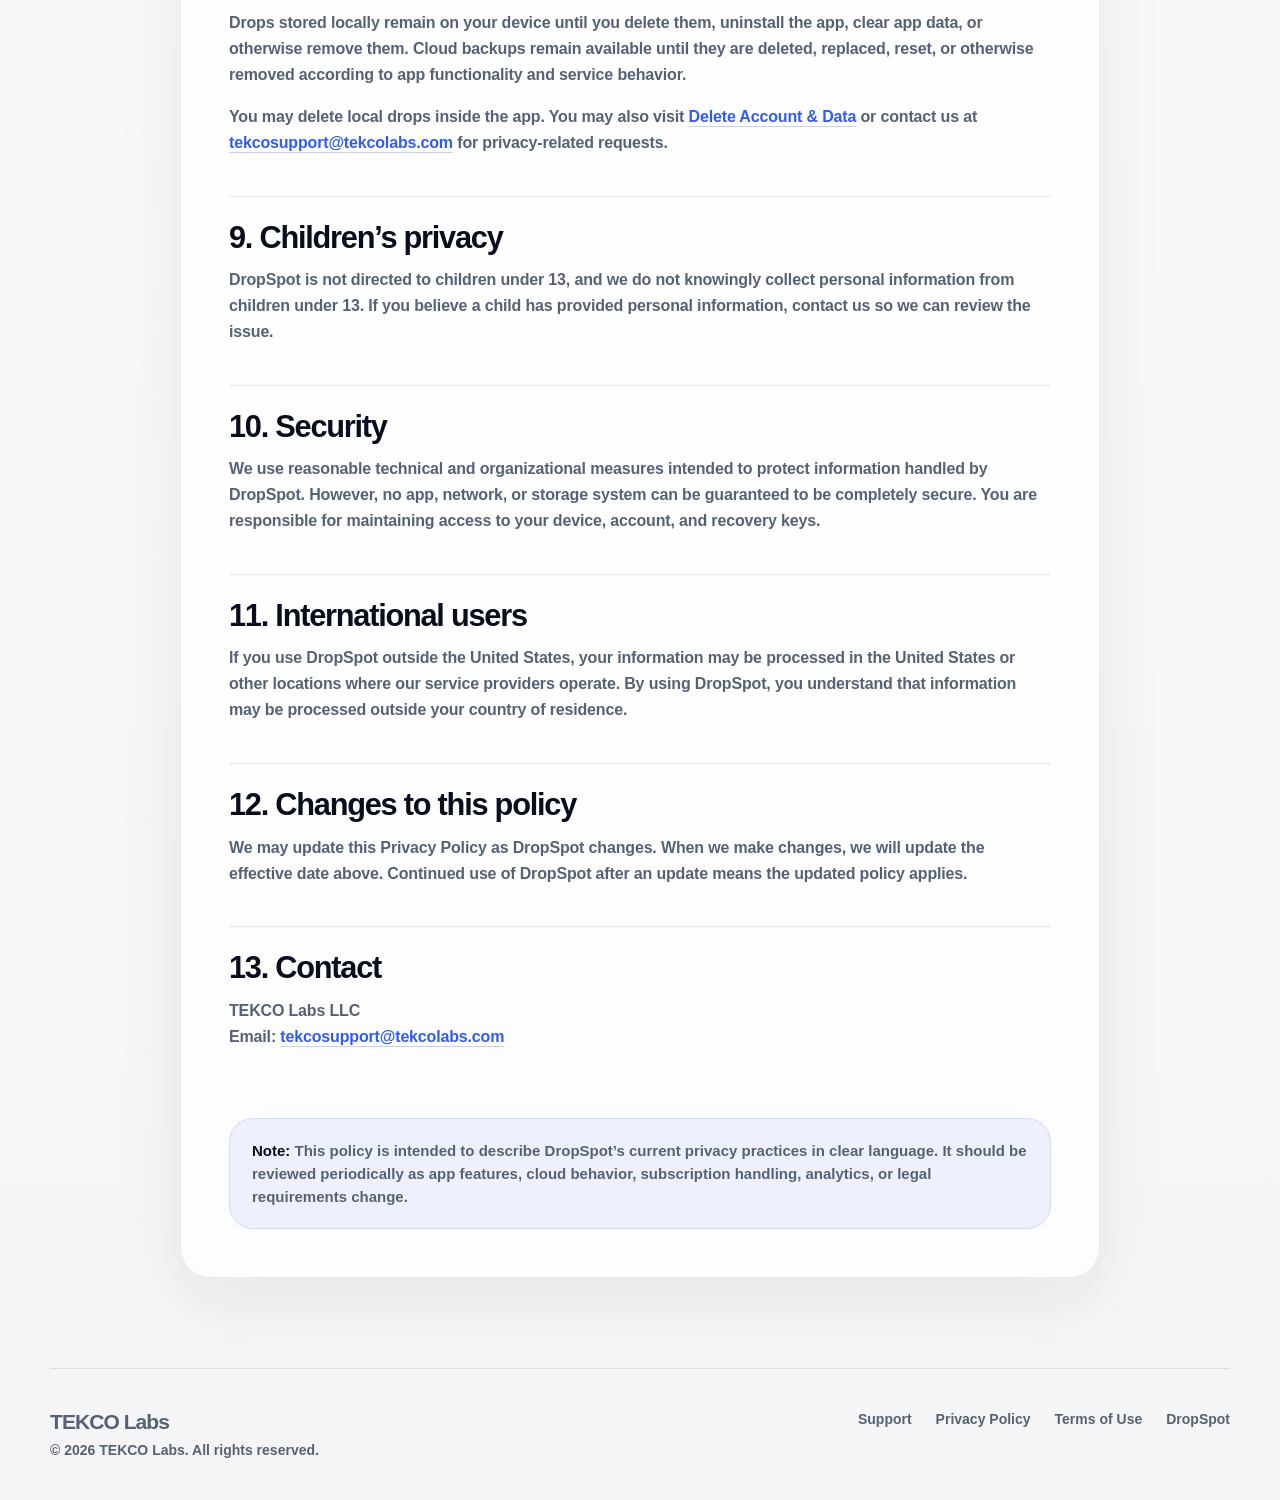
==== commit 2a459ac6: "[web] updaet privacy page" ====
--- a/privacy.html
+++ b/privacy.html
@@ -13,118 +13,7 @@
   <link rel="icon" href="/favicon.ico" sizes="any" />
   <link rel="icon" href="fav/favicon.svg" type="image/svg+xml" />
   <link rel="apple-touch-icon" href="fav/favicon-512.png" />
-  <link rel="stylesheet" href="style.css?v=legal-2" />
-
-  <style>
-    /* Critical legal-page styling kept inline so the Privacy Policy renders correctly even if CSS is cached. */
-    .legal-shell { width: 100%; }
-    .compact-legal-hero {
-      width: min(920px, calc(100% - 48px));
-      margin: 54px auto 24px;
-      padding: clamp(30px, 5vw, 52px);
-      border-radius: 34px;
-      border: 1px solid rgba(15,23,42,.08);
-      background: rgba(255,255,255,.88);
-      box-shadow: 0 22px 70px rgba(15,23,42,.07);
-    }
-    .compact-legal-hero h1 {
-      max-width: 760px;
-      margin-bottom: 14px;
-      font-size: clamp(40px, 5vw, 64px);
-      line-height: .98;
-      letter-spacing: -.065em;
-    }
-    .compact-legal-hero p {
-      max-width: 760px;
-      font-size: 17px;
-      line-height: 1.58;
-      color: var(--muted);
-      font-weight: 650;
-    }
-    .compact-legal-hero a, .refined-privacy-content a {
-      color: var(--blue);
-      font-weight: 900;
-      text-decoration: underline;
-      text-underline-offset: 4px;
-    }
-    .privacy-summary-grid {
-      width: min(920px, calc(100% - 48px));
-      margin: 0 auto 24px;
-      display: grid;
-      grid-template-columns: repeat(3, minmax(0, 1fr));
-      gap: 16px;
-    }
-    .privacy-summary-grid article {
-      padding: 22px;
-      border-radius: 24px;
-      border: 1px solid rgba(15,23,42,.08);
-      background: rgba(255,255,255,.86);
-      box-shadow: 0 14px 40px rgba(15,23,42,.05);
-    }
-    .privacy-summary-grid span {
-      width: 38px;
-      height: 38px;
-      display: grid;
-      place-items: center;
-      margin-bottom: 14px;
-      border-radius: 50%;
-      background: var(--blue-soft);
-      color: var(--blue);
-      font-weight: 950;
-      font-size: 13px;
-    }
-    .privacy-summary-grid h2 {
-      margin: 0 0 8px;
-      color: var(--ink);
-      font-size: 21px;
-      line-height: 1.05;
-      letter-spacing: -.035em;
-    }
-    .privacy-summary-grid p {
-      margin: 0;
-      color: var(--muted);
-      font-size: 14.5px;
-      line-height: 1.5;
-      font-weight: 650;
-    }
-    .refined-privacy-content {
-      width: min(920px, calc(100% - 48px));
-      margin: 0 auto 72px;
-      padding: clamp(30px, 5vw, 48px);
-      border-radius: 30px;
-      border: 1px solid rgba(15,23,42,.08);
-      background: rgba(255,255,255,.9);
-      box-shadow: 0 22px 70px rgba(15,23,42,.07);
-    }
-    .refined-privacy-content article {
-      padding-bottom: 24px;
-      margin-bottom: 24px;
-      border-bottom: 1px solid rgba(15,23,42,.10);
-    }
-    .refined-privacy-content article:last-child { border-bottom: 0; margin-bottom: 0; padding-bottom: 0; }
-    .refined-privacy-content h2 {
-      margin: 0 0 12px;
-      color: var(--ink);
-      font-size: clamp(28px, 3.2vw, 42px);
-      line-height: 1.02;
-      letter-spacing: -.055em;
-    }
-    .refined-privacy-content p, .refined-privacy-content li {
-      color: var(--muted);
-      font-size: 17px;
-      line-height: 1.65;
-      font-weight: 650;
-    }
-    .refined-privacy-content ul { margin: 12px 0 0; padding-left: 24px; }
-    .refined-privacy-content li { margin-bottom: 10px; }
-    @media (max-width: 760px) {
-      .privacy-summary-grid { grid-template-columns: 1fr; }
-      .compact-legal-hero, .privacy-summary-grid, .refined-privacy-content {
-        width: min(100% - 24px, 920px);
-      }
-      .compact-legal-hero, .refined-privacy-content { border-radius: 24px; }
-    }
-  </style>
+  <link rel="stylesheet" href="style.css" />
 </head>
 <body>
   <header class="site-header legal-header">
@@ -274,7 +163,8 @@
           reset, or otherwise removed according to app functionality and service behavior.
         </p>
         <p>
-          You may delete local drops inside the app. You may also contact us at
+          You may delete local drops inside the app. You may also visit
+          <a href="delete-account.html">Delete Account &amp; Data</a> or contact us at
           <a href="mailto:tekcosupport@tekcolabs.com">tekcosupport@tekcolabs.com</a>
           for privacy-related requests.
         </p>
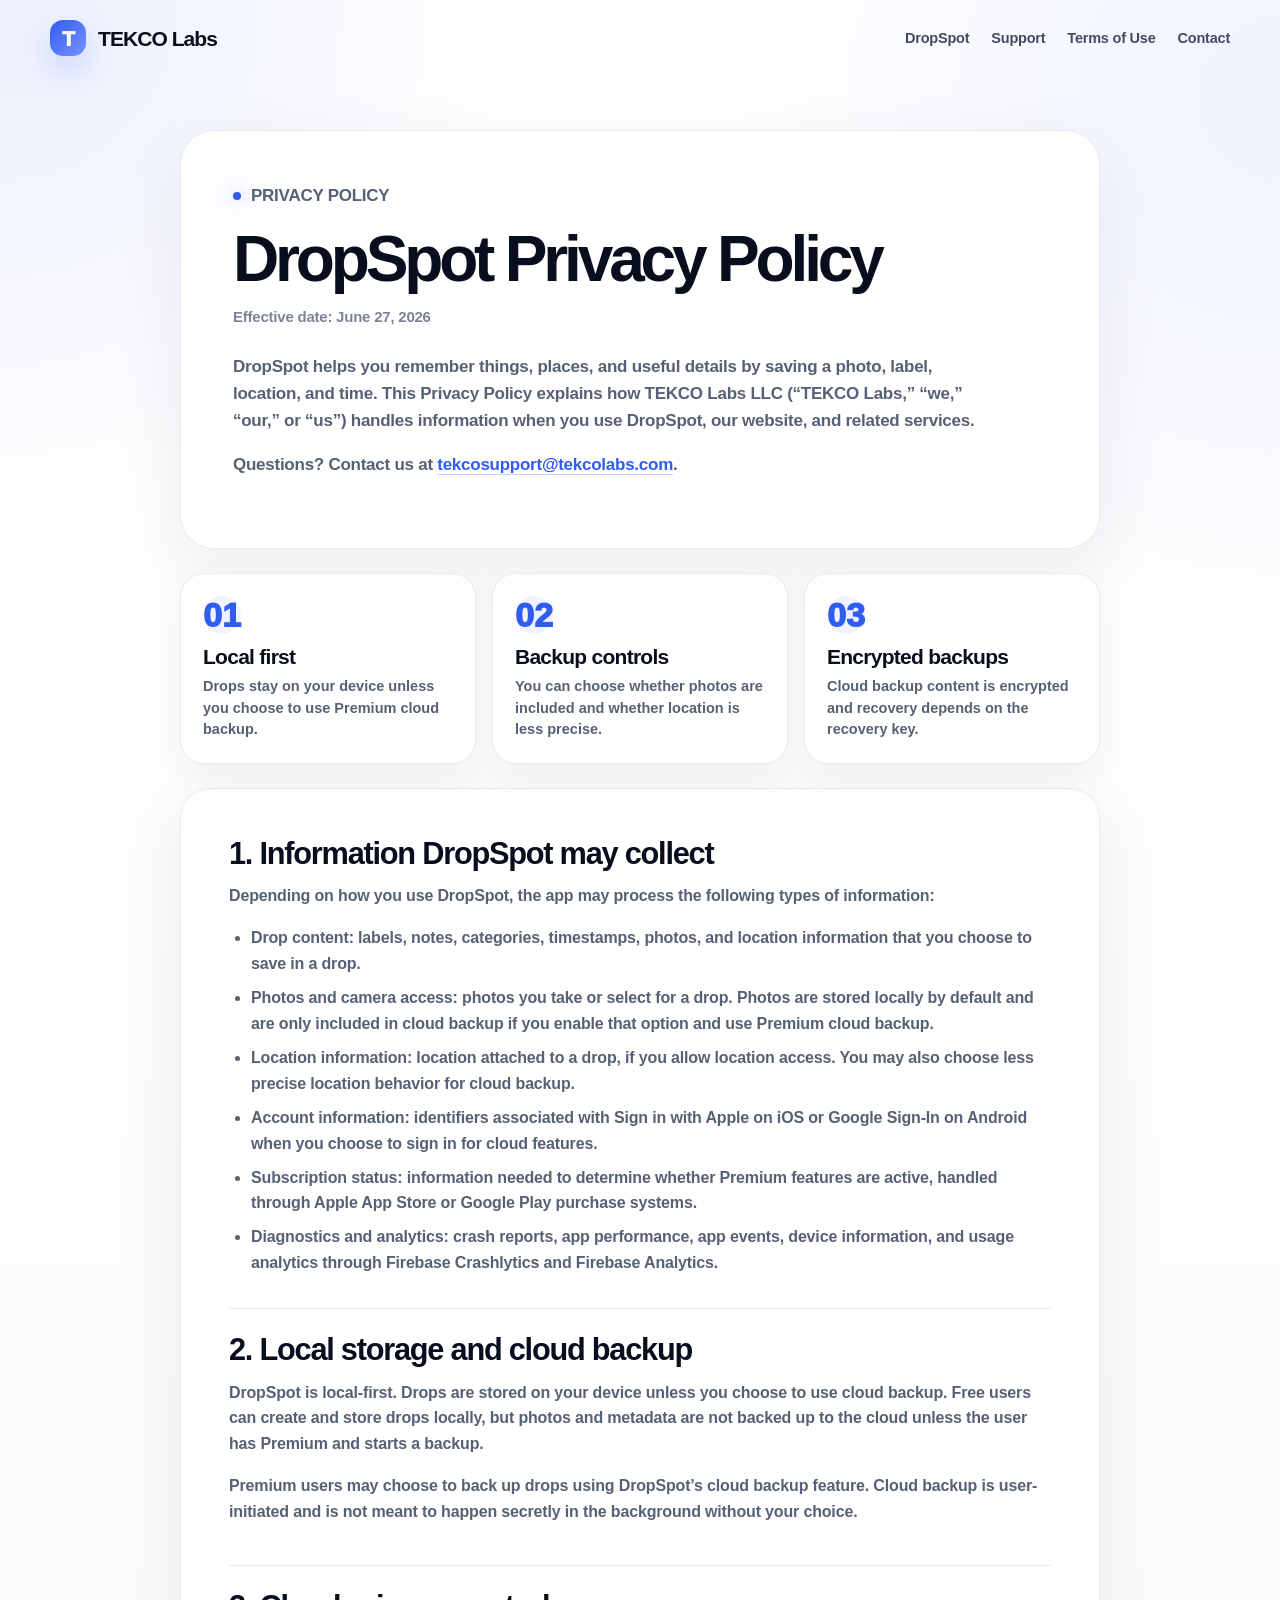
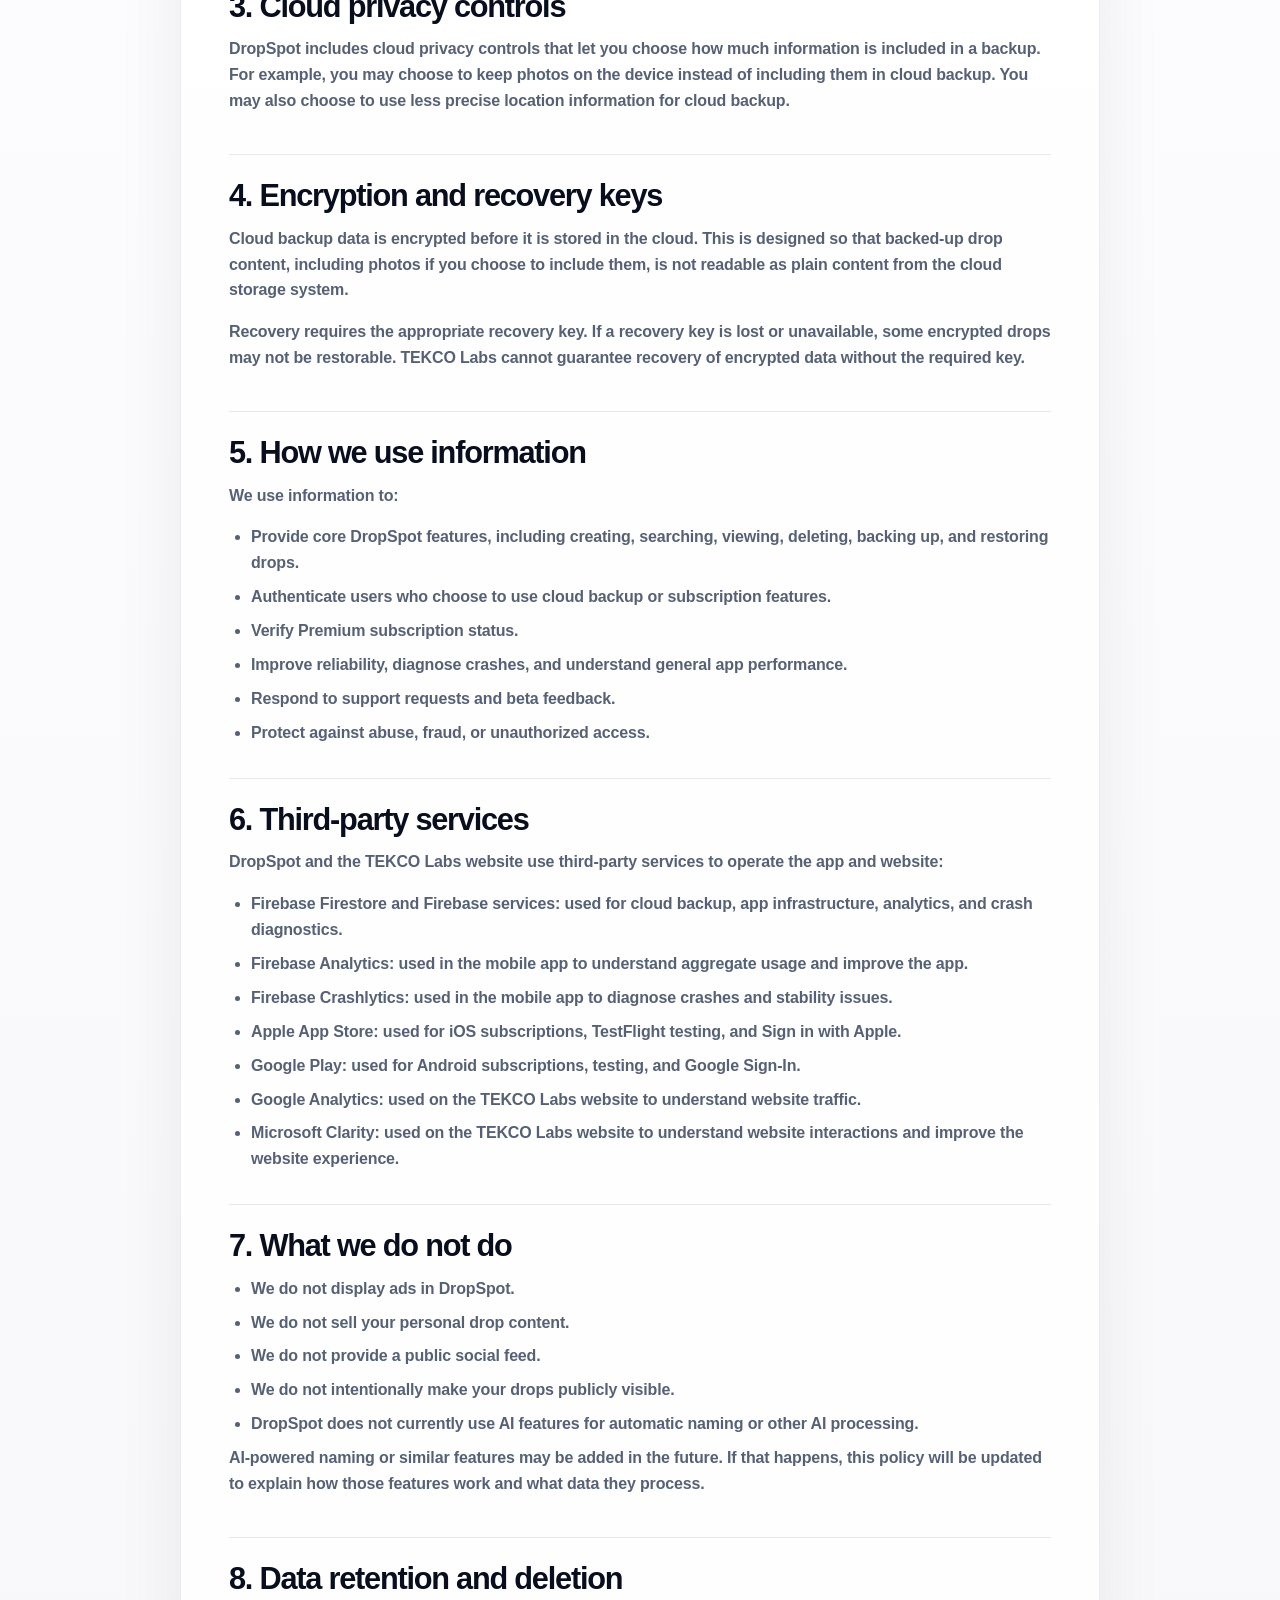
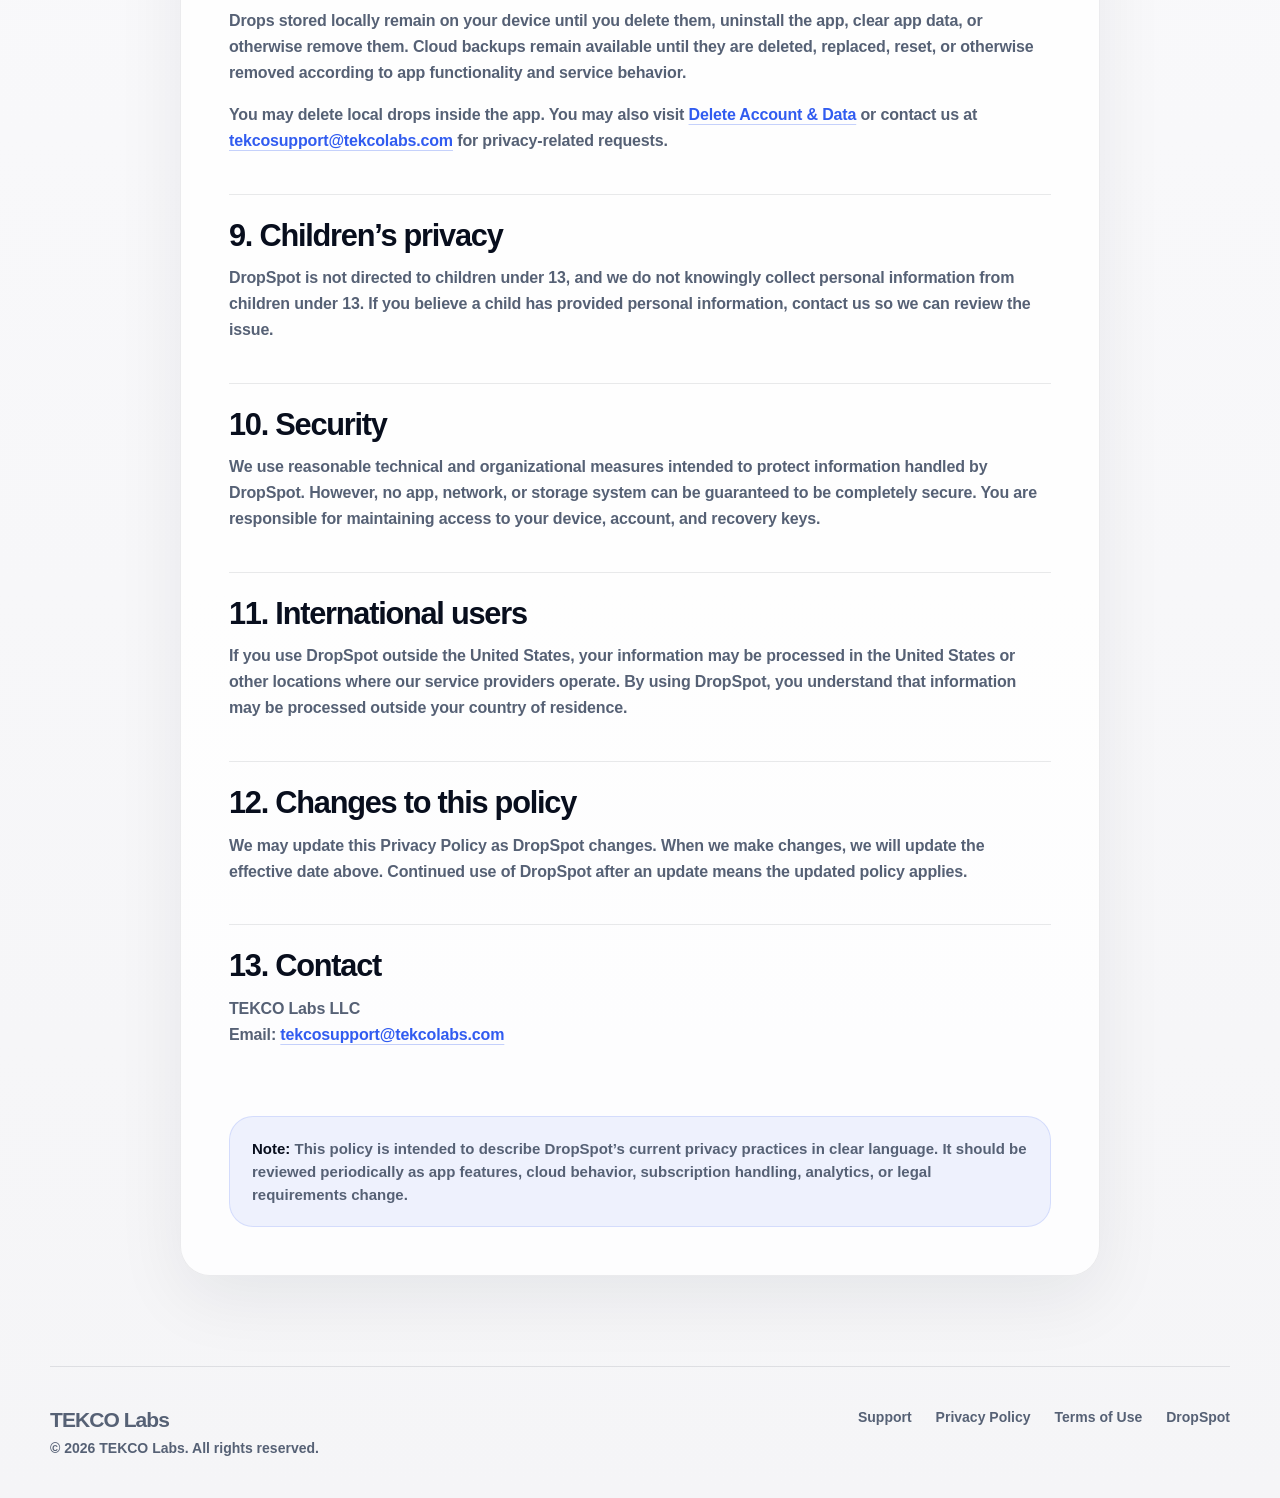
==== commit ff7bc5b9: "[web] add support.html and refernces to web page" ====
--- a/privacy.html
+++ b/privacy.html
@@ -23,6 +23,7 @@
     </a>
     <nav aria-label="Primary navigation">
       <a href="/">DropSpot</a>
+      <a href="support.html">Support</a>
       <a href="terms.html">Terms of Use</a>
       <a href="mailto:tekcosupport@tekcolabs.com">Contact</a>
     </nav>
@@ -227,7 +228,7 @@
       <p>© 2026 TEKCO Labs. All rights reserved.</p>
     </div>
     <div class="footer-links">
-      <a href="mailto:tekcosupport@tekcolabs.com">Support</a>
+      <a href="support.html">Support</a>
       <a href="privacy.html">Privacy Policy</a>
       <a href="terms.html">Terms of Use</a>
       <a href="/">DropSpot</a>
--- a/style.css
+++ b/style.css
@@ -2250,3 +2250,15 @@
     font-size: 15.5px;
   }
 }
+
+
+/* Support page refinements */
+.privacy-summary-grid article span {
+  font-size: 34px;
+  display: inline-block;
+  margin-bottom: 12px;
+}
+
+.privacy-summary-grid article h2 {
+  margin-bottom: 8px;
+}
